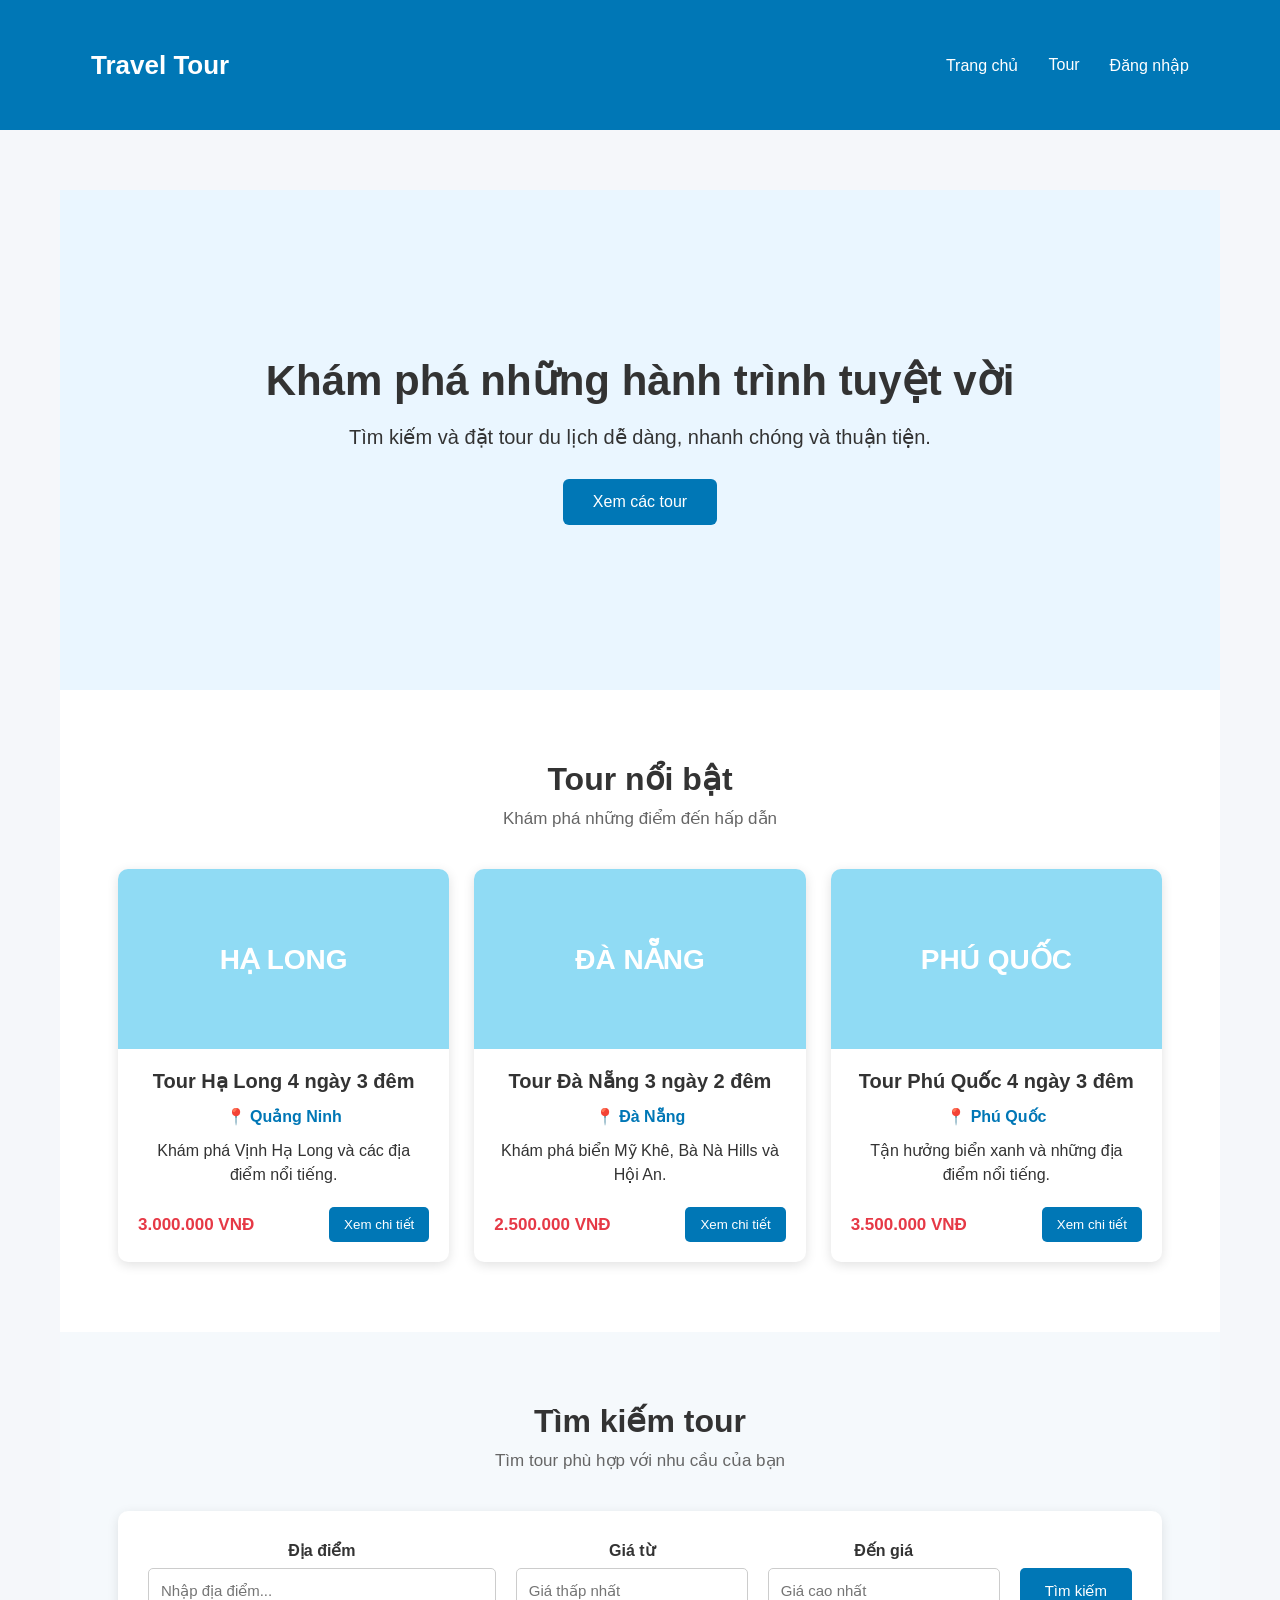
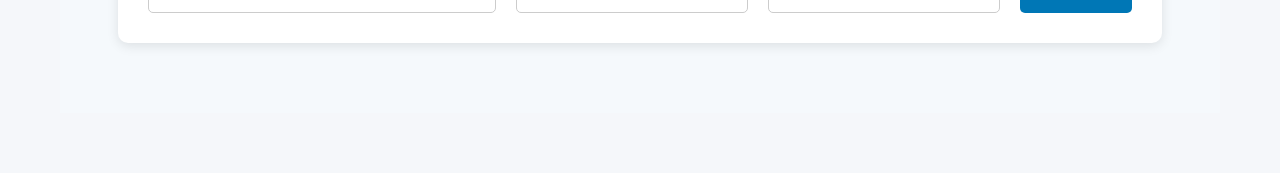
==== index.html @ 33e106ad "Hoàn thành chức năng đặt tour và thanh toán Frontend" ====
<!DOCTYPE html>
<html lang="vi">
<head>
    <meta charset="UTF-8">
    <meta name="viewport" content="width=device-width, initial-scale=1.0">

    <title>Travel Tour</title>

    <link rel="stylesheet" href="css/style.css">
</head>

<body>

    <header class="header">
        <div class="container navbar">

            <div class="logo">
                Travel Tour
            </div>

           <nav class="menu">

    <a href="index.html">
        Trang chủ
    </a>

    <a href="pages/tours.html">
        Tour
    </a>

    <a href="pages/login.html" id="loginLink">
        Đăng nhập
    </a>

    <a href="#" id="logoutLink" style="display: none;">
        Đăng xuất
    </a>

</nav>

        </div>
    </header>

    <main>

        <section class="hero">
            <div class="container hero-content">

                <h1>Khám phá những hành trình tuyệt vời</h1>

                <p>
                    Tìm kiếm và đặt tour du lịch dễ dàng,
                    nhanh chóng và thuận tiện.
                </p>

                <button>Xem các tour</button>

            </div>
        </section>
        <section class="featured-tours">
    <div class="container">

        <div class="section-title">
            <h2>Tour nổi bật</h2>
            <p>Khám phá những điểm đến hấp dẫn</p>
        </div>

        <div class="tour-list">

            <!-- Tour 1 -->
            <div class="tour-card">
                <div class="tour-image">
                    <span>HẠ LONG</span>
                </div>

                <div class="tour-info">
                    <h3>Tour Hạ Long 4 ngày 3 đêm</h3>

                    <p class="destination">
                        📍 Quảng Ninh
                    </p>

                    <p>
                        Khám phá Vịnh Hạ Long và các địa điểm nổi tiếng.
                    </p>

                    <div class="tour-bottom">
                        <strong>3.000.000 VNĐ</strong>
                        <button>Xem chi tiết</button>
                    </div>
                </div>
            </div>

            <!-- Tour 2 -->
            <div class="tour-card">
                <div class="tour-image">
                    <span>ĐÀ NẴNG</span>
                </div>

                <div class="tour-info">
                    <h3>Tour Đà Nẵng 3 ngày 2 đêm</h3>

                    <p class="destination">
                        📍 Đà Nẵng
                    </p>

                    <p>
                        Khám phá biển Mỹ Khê, Bà Nà Hills và Hội An.
                    </p>

                    <div class="tour-bottom">
                        <strong>2.500.000 VNĐ</strong>
                        <button>Xem chi tiết</button>
                    </div>
                </div>
            </div>

            <!-- Tour 3 -->
            <div class="tour-card">
                <div class="tour-image">
                    <span>PHÚ QUỐC</span>
                </div>

                <div class="tour-info">
                    <h3>Tour Phú Quốc 4 ngày 3 đêm</h3>

                    <p class="destination">
                        📍 Phú Quốc
                    </p>

                    <p>
                        Tận hưởng biển xanh và những địa điểm nổi tiếng.
                    </p>

                    <div class="tour-bottom">
                        <strong>3.500.000 VNĐ</strong>
                        <button>Xem chi tiết</button>
                    </div>
                </div>
            </div>

        </div>

    </div>
</section>
<section class="search-section">
    <div class="container">

        <div class="section-title">
            <h2>Tìm kiếm tour</h2>
            <p>Tìm tour phù hợp với nhu cầu của bạn</p>
        </div>

        <div class="search-box">

            <div class="search-field">
                <label for="destination">Địa điểm</label>
                <input
                    type="text"
                    id="destination"
                    placeholder="Nhập địa điểm..."
                >
            </div>

            <div class="search-field">
                <label for="minPrice">Giá từ</label>
                <input
                    type="number"
                    id="minPrice"
                    placeholder="Giá thấp nhất"
                >
            </div>

            <div class="search-field">
                <label for="maxPrice">Đến giá</label>
                <input
                    type="number"
                    id="maxPrice"
                    placeholder="Giá cao nhất"
                >
            </div>

            <button class="search-button">
                Tìm kiếm
            </button>

        </div>

    </div>
</section>

    </main>
<script>

    const token = localStorage.getItem("token");

    const loginLink =
        document.getElementById("loginLink");

    const logoutLink =
        document.getElementById("logoutLink");


    // =========================
    // Kiểm tra trạng thái đăng nhập
    // =========================

    if (token) {

        // Đã đăng nhập
        loginLink.style.display = "none";

        logoutLink.style.display = "inline-block";

    }
    else {

        // Chưa đăng nhập
        loginLink.style.display = "inline-block";

        logoutLink.style.display = "none";

    }


    // =========================
    // Đăng xuất
    // =========================

    logoutLink.addEventListener("click", function (event) {

        event.preventDefault();

        // Xóa JWT
        localStorage.removeItem("token");

        // Xóa thông tin user
        localStorage.removeItem("user");

        // Xóa booking nếu có
        localStorage.removeItem("booking");

        // Về trang chủ
        window.location.href = "index.html";

    });

</script>
</body>
</html>
---- css/style.css ----
* {
    margin: 0;
    padding: 0;
    box-sizing: border-box;
}

body {
    font-family: Arial, sans-serif;
    background-color: #f5f7fa;
    color: #333;
}

header {
    background-color: #0077b6;
    color: white;
    padding: 30px;
    text-align: center;
}

header h1 {
    margin-bottom: 10px;
}

main {
    max-width: 1200px;
    margin: 40px auto;
    padding: 20px;
    text-align: center;
}

.container {
    width: 90%;
    max-width: 1200px;
    margin: 0 auto;
}

/* Header */

.header {
    background-color: #0077b6;
    color: white;
}

.navbar {
    min-height: 70px;
    display: flex;
    align-items: center;
    justify-content: space-between;
}

.logo {
    font-size: 26px;
    font-weight: bold;
}

.menu {
    display: flex;
    gap: 30px;
}

.menu a {
    color: white;
    text-decoration: none;
    font-size: 16px;
}

.menu a:hover {
    text-decoration: underline;
}

/* Hero */

.hero {
    min-height: 500px;
    display: flex;
    align-items: center;
    text-align: center;
    background-color: #eaf6ff;
}

.hero-content {
    padding: 60px 20px;
}

.hero h1 {
    font-size: 42px;
    margin-bottom: 20px;
}

.hero p {
    font-size: 20px;
    margin-bottom: 30px;
}

.hero button {
    padding: 14px 30px;
    border: none;
    border-radius: 6px;
    background-color: #0077b6;
    color: white;
    font-size: 16px;
    cursor: pointer;
}

.hero button:hover {
    background-color: #005f8f;
}

/* Tour nổi bật */

.featured-tours {
    padding: 70px 0;
    background-color: #ffffff;
}

.section-title {
    text-align: center;
    margin-bottom: 40px;
}

.section-title h2 {
    font-size: 32px;
    margin-bottom: 10px;
}

.section-title p {
    color: #666;
    font-size: 17px;
}

.tour-list {
    display: grid;
    grid-template-columns: repeat(3, 1fr);
    gap: 25px;
}

.tour-card {
    background-color: white;
    border-radius: 10px;
    overflow: hidden;
    box-shadow: 0 3px 12px rgba(0, 0, 0, 0.12);
    transition: transform 0.2s;
}

.tour-card:hover {
    transform: translateY(-5px);
}

.tour-image {
    height: 180px;
    background-color: #90dbf4;
    display: flex;
    align-items: center;
    justify-content: center;
}

.tour-image span {
    font-size: 28px;
    font-weight: bold;
    color: white;
}

.tour-info {
    padding: 20px;
}

.tour-info h3 {
    font-size: 20px;
    margin-bottom: 12px;
}

.tour-info p {
    margin-bottom: 10px;
    line-height: 1.5;
}

.destination {
    color: #0077b6;
    font-weight: bold;
}

.tour-bottom {
    margin-top: 20px;
    display: flex;
    align-items: center;
    justify-content: space-between;
}

.tour-bottom strong {
    color: #e63946;
    font-size: 17px;
}

.tour-bottom button {
    border: none;
    padding: 10px 15px;
    border-radius: 5px;
    background-color: #0077b6;
    color: white;
    cursor: pointer;
}

.tour-bottom button:hover {
    background-color: #005f8f;
}

/* Tìm kiếm tour */

.search-section {
    padding: 70px 0;
    background-color: #f5f9fc;
}

.search-box {
    background-color: white;
    padding: 30px;
    border-radius: 10px;
    box-shadow: 0 3px 12px rgba(0, 0, 0, 0.1);

    display: grid;
    grid-template-columns: 1.5fr 1fr 1fr auto;
    gap: 20px;
    align-items: end;
}

.search-field {
    display: flex;
    flex-direction: column;
}

.search-field label {
    margin-bottom: 8px;
    font-weight: bold;
}

.search-field input {
    height: 45px;
    padding: 0 12px;
    border: 1px solid #ccc;
    border-radius: 5px;
    font-size: 15px;
}

.search-field input:focus {
    outline: none;
    border-color: #0077b6;
}

.search-button {
    height: 45px;
    padding: 0 25px;
    border: none;
    border-radius: 5px;
    background-color: #0077b6;
    color: white;
    font-size: 15px;
    cursor: pointer;
}

.search-button:hover {
    background-color: #005f8f;
}
/* Trang danh sách Tour */

.tour-page {
    padding: 70px 0;
    min-height: 600px;
    background-color: #f5f9fc;
}

.tour-page .section-title h1 {
    font-size: 36px;
}
/* Trang chi tiết Tour */

.tour-detail {
    padding: 60px 0;
    background-color: #f5f9fc;
    min-height: 700px;
}

.detail-image {
    height: 300px;
    background-color: #90dbf4;
    border-radius: 10px;
    display: flex;
    align-items: center;
    justify-content: center;
    margin-bottom: 35px;
}

.detail-image span {
    color: white;
    font-size: 42px;
    font-weight: bold;
}

.detail-content {
    display: grid;
    grid-template-columns: 2fr 1fr;
    gap: 35px;
}

.detail-main {
    background-color: white;
    padding: 30px;
    border-radius: 10px;
}

.detail-main h1 {
    font-size: 32px;
    margin-bottom: 15px;
}

.detail-location {
    color: #0077b6;
    font-weight: bold;
}

.tour-meta {
    display: flex;
    gap: 25px;
    margin: 25px 0;
    padding: 15px 0;
    border-top: 1px solid #ddd;
    border-bottom: 1px solid #ddd;
}

.detail-main h2 {
    margin-top: 30px;
    margin-bottom: 15px;
}

.detail-main p {
    line-height: 1.7;
}

.itinerary {
    margin-top: 20px;
}

.day {
    border-left: 4px solid #0077b6;
    padding: 10px 20px;
    margin-bottom: 15px;
    background-color: #f5f9fc;
}

.day h3 {
    margin-bottom: 8px;
}

.booking-card {
    background-color: white;
    padding: 30px;
    border-radius: 10px;
    height: fit-content;
    box-shadow: 0 3px 12px rgba(0, 0, 0, 0.1);
}

.booking-card h2 {
    margin-bottom: 25px;
}

.booking-card p {
    margin-top: 20px;
    margin-bottom: 8px;
    color: #666;
}

.booking-card strong {
    display: block;
    color: #e63946;
    font-size: 25px;
    margin-bottom: 20px;
}

.booking-card span {
    display: block;
    margin-bottom: 25px;
}

.booking-button {
    width: 100%;
    height: 50px;
    border: none;
    border-radius: 6px;
    background-color: #0077b6;
    color: white;
    font-size: 17px;
    font-weight: bold;
    cursor: pointer;
}

.booking-button:hover {
    background-color: #005f8f;
}
/* Trang đặt Tour */

.booking-page {
    padding: 70px 0;
    background-color: #f5f9fc;
    min-height: 700px;
}

.booking-layout {
    display: grid;
    grid-template-columns: 2fr 1fr;
    gap: 30px;
}

.booking-form,
.booking-summary {
    background-color: white;
    padding: 30px;
    border-radius: 10px;
    box-shadow: 0 3px 12px rgba(0, 0, 0, 0.08);
}

.booking-form h2,
.booking-summary h2 {
    margin-bottom: 25px;
}

.form-group {
    margin-bottom: 20px;
}

.form-group label {
    display: block;
    margin-bottom: 8px;
    font-weight: bold;
}

.form-group input {
    width: 100%;
    height: 45px;
    padding: 0 12px;
    border: 1px solid #ccc;
    border-radius: 5px;
    font-size: 15px;
    box-sizing: border-box;
}

.form-group input:focus {
    outline: none;
    border-color: #0077b6;
}

.booking-form .booking-button {
    width: 100%;
    margin-top: 10px;
}

.summary-item {
    margin-bottom: 22px;
}

.summary-item span {
    display: block;
    color: #666;
    margin-bottom: 7px;
}

.summary-item strong {
    display: block;
}

.booking-summary hr {
    border: none;
    border-top: 1px solid #ddd;
    margin: 25px 0;
}

.summary-total {
    display: flex;
    justify-content: space-between;
    align-items: center;
}

.summary-total strong {
    color: #e63946;
    font-size: 22px;
}
/* Trang thanh toán */

.payment-page {
    padding: 70px 0;
    background-color: #f5f9fc;
    min-height: 700px;
}

.payment-layout {
    display: grid;
    grid-template-columns: 2fr 1fr;
    gap: 30px;
}

.payment-method,
.payment-summary {
    background-color: white;
    padding: 30px;
    border-radius: 10px;
    box-shadow: 0 3px 12px rgba(0, 0, 0, 0.08);
}

.payment-method h2,
.payment-summary h2 {
    margin-bottom: 25px;
}

.payment-option {
    display: flex;
    align-items: center;
    gap: 12px;

    padding: 18px;
    margin-bottom: 15px;

    border: 1px solid #ddd;
    border-radius: 6px;

    cursor: pointer;
}

.payment-option:hover {
    border-color: #0077b6;
}

.payment-option input {
    width: 18px;
    height: 18px;
}

.payment-option span {
    font-size: 16px;
}

.bank-info {
    margin-top: 25px;
    padding: 20px;
    background-color: #f5f9fc;
    border-radius: 6px;
}

.bank-info h3 {
    margin-bottom: 15px;
}

.bank-info p {
    margin-bottom: 10px;
}

.payment-summary .summary-item {
    margin-bottom: 22px;
}

.payment-summary .summary-item span {
    display: block;
    color: #666;
    margin-bottom: 7px;
}

.payment-summary .summary-item strong {
    display: block;
}

.payment-summary hr {
    border: none;
    border-top: 1px solid #ddd;
    margin: 25px 0;
}

.payment-summary .summary-total {
    display: flex;
    justify-content: space-between;
    align-items: center;
}

.payment-summary .summary-total strong {
    color: #e63946;
    font-size: 23px;
}

.payment-button {
    width: 100%;
    height: 50px;

    margin-top: 30px;

    border: none;
    border-radius: 6px;

    background-color: #0077b6;
    color: white;

    font-size: 17px;
    font-weight: bold;

    cursor: pointer;
}

.payment-button:hover {
    background-color: #005f8f;
}
/* Trang đăng nhập / đăng ký */

.auth-page {
    min-height: 700px;
    padding: 70px 0;

    background-color: #f5f9fc;

    display: flex;
    justify-content: center;
    align-items: flex-start;
}

.auth-container {
    width: 420px;

    background-color: white;

    padding: 35px;

    border-radius: 10px;

    box-shadow: 0 3px 12px rgba(0, 0, 0, 0.1);
}

.auth-container h1 {
    text-align: center;
    margin-bottom: 10px;
}

.auth-description {
    text-align: center;
    color: #666;
    margin-bottom: 30px;
}

.auth-button {
    width: 100%;
    height: 48px;

    border: none;
    border-radius: 6px;

    background-color: #0077b6;
    color: white;

    font-size: 16px;
    font-weight: bold;

    cursor: pointer;
}

.auth-button:hover {
    background-color: #005f8f;
}

.auth-footer {
    text-align: center;
    margin-top: 25px;
}

.auth-footer a {
    color: #0077b6;
    text-decoration: none;
    font-weight: bold;
}
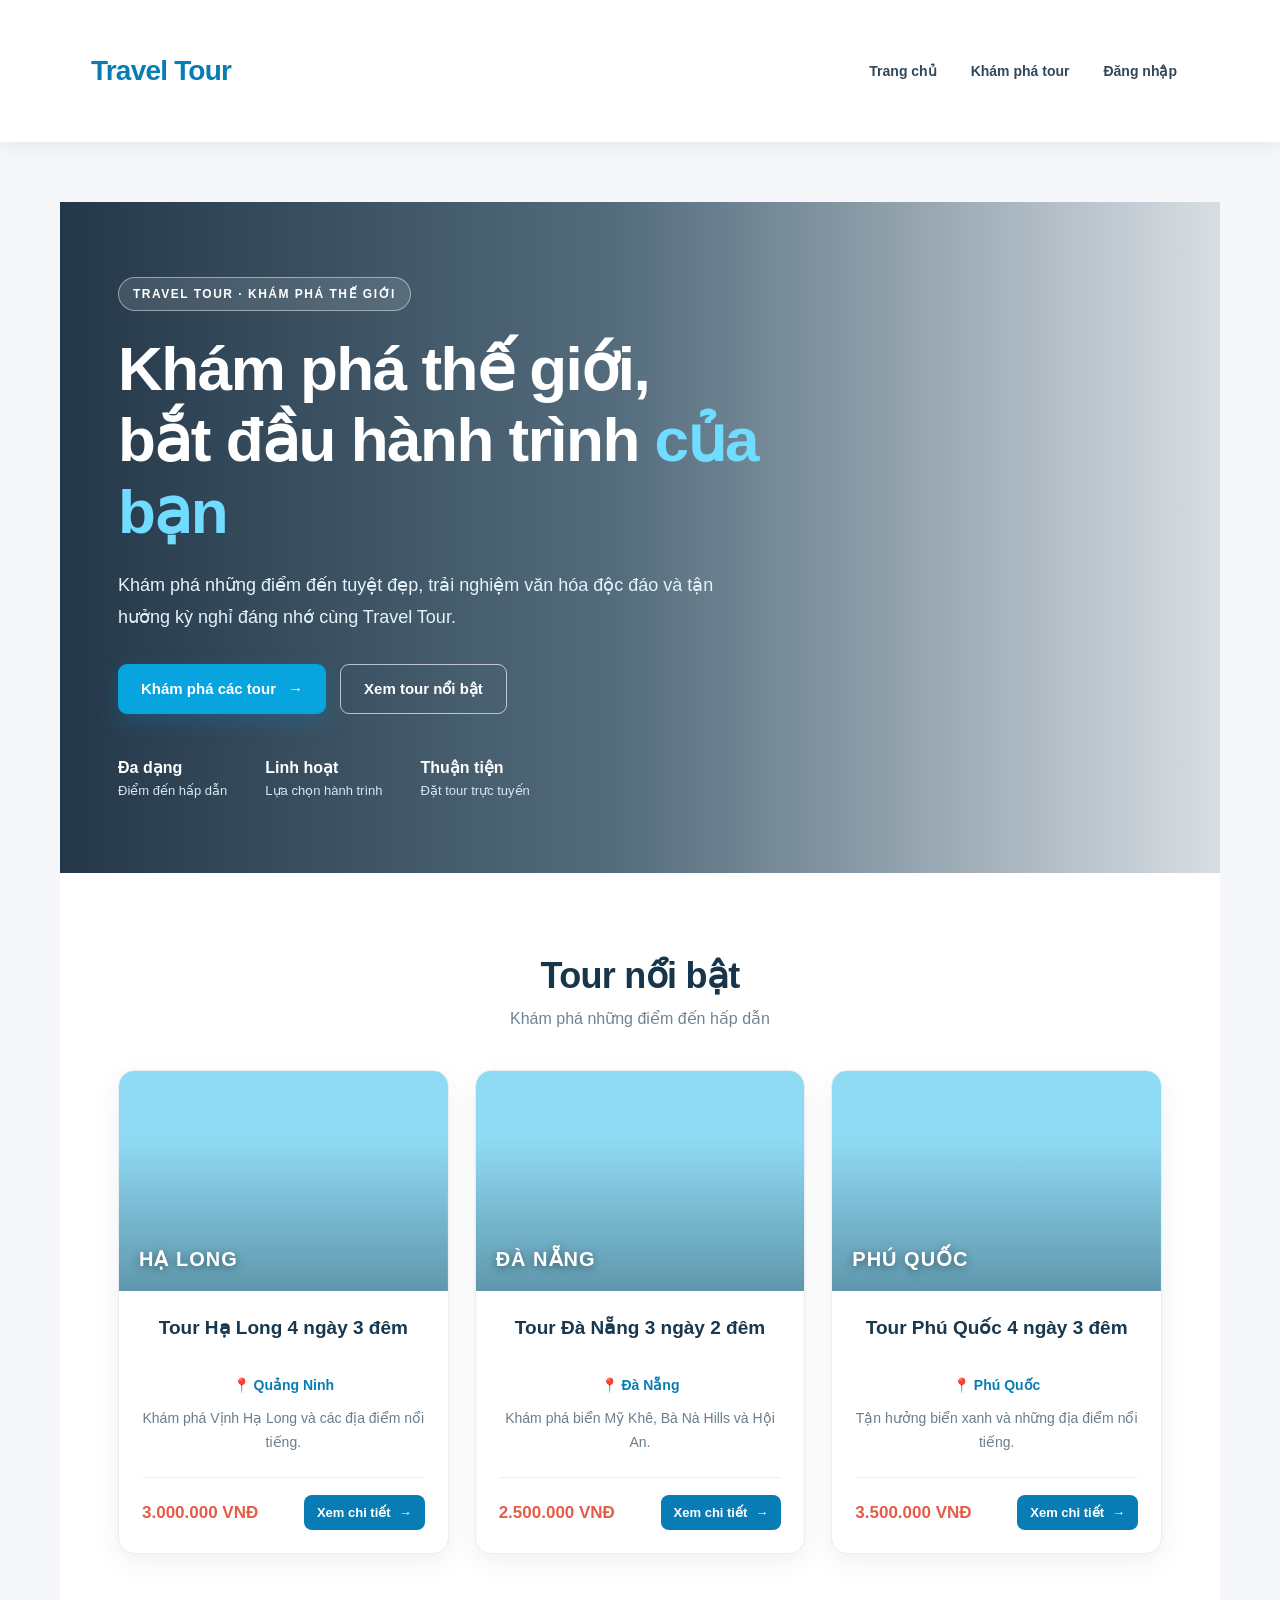
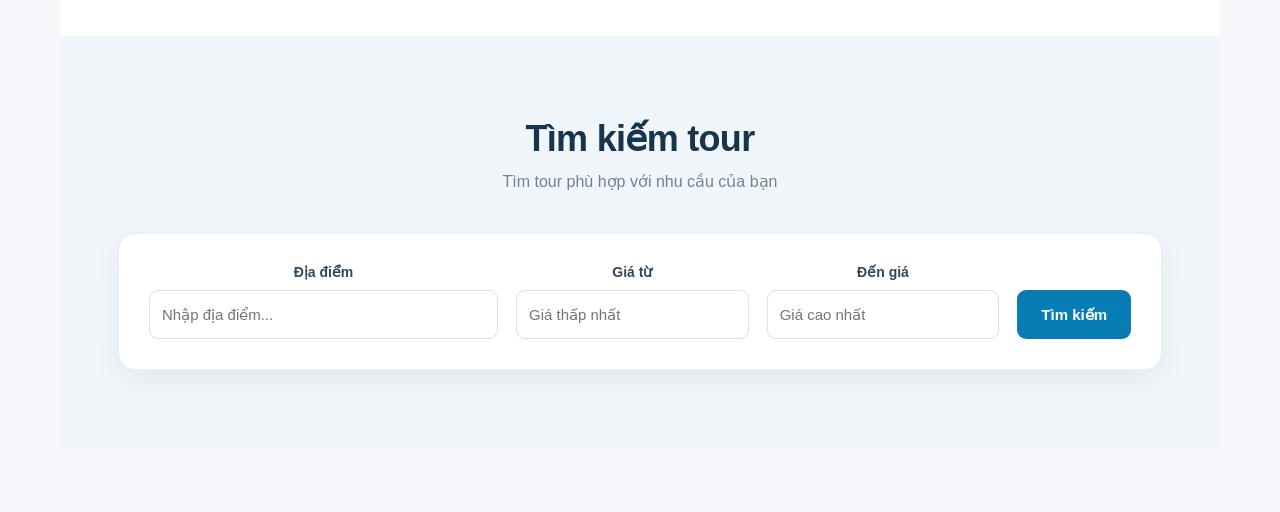
==== commit a229e259: "Tạo lại chức năng cho khách hàng" ====
--- a/index.html
+++ b/index.html
@@ -18,14 +18,60 @@
                 Travel Tour
             </div>
 
-           <nav class="menu">
-
-    <a href="index.html">
-        Trang chủ
-    </a>
-
-    <a href="pages/tours.html">
-        Tour
+         <nav class="menu">
+
+    <a href="index.html">Trang chủ</a>
+
+    <a href="pages/tours.html">Khám phá tour</a>
+
+    <!-- Customer -->
+    <a href="pages/my-bookings.html"
+       id="myBookingsLink"
+       style="display: none;">
+        Đơn đặt tour
+    </a>
+
+    <a href="pages/my-payments.html"
+       id="myPaymentsLink"
+       style="display: none;">
+        Thanh toán
+    </a>
+
+    <a href="pages/my-refunds.html"
+       id="myRefundsLink"
+       style="display: none;">
+        Hủy tour / Hoàn tiền
+    </a>
+
+    <a href="pages/my-reviews.html"
+       id="myReviewsLink"
+       style="display: none;">
+        Đánh giá của tôi
+    </a>
+
+    <a href="pages/profile.html"
+       id="profileLink"
+       style="display: none;">
+        Tài khoản cá nhân
+    </a>
+
+    <a href="pages/support.html"
+       id="supportLink"
+       style="display: none;">
+        Hỗ trợ
+    </a>
+
+    <!-- Admin và Staff -->
+    <a href="pages/admin-bookings.html"
+       id="adminBookingsLink"
+       style="display: none;">
+        Quản lý Booking
+    </a>
+
+    <a href="pages/admin.html"
+       id="dashboardLink"
+       style="display: none;">
+        Dashboard
     </a>
 
     <a href="pages/login.html" id="loginLink">
@@ -44,20 +90,48 @@
     <main>
 
         <section class="hero">
-            <div class="container hero-content">
-
-                <h1>Khám phá những hành trình tuyệt vời</h1>
-
-                <p>
-                    Tìm kiếm và đặt tour du lịch dễ dàng,
-                    nhanh chóng và thuận tiện.
-                </p>
-
-                <button>Xem các tour</button>
-
-            </div>
-        </section>
-        <section class="featured-tours">
+    <div class="container hero-content">
+        <span class="hero-label">TRAVEL TOUR · KHÁM PHÁ THẾ GIỚI</span>
+
+        <h1>
+            Khám phá thế giới,<br>
+            bắt đầu hành trình <span>của bạn</span>
+        </h1>
+
+        <p>
+            Khám phá những điểm đến tuyệt đẹp, trải nghiệm văn hóa độc đáo
+            và tận hưởng kỳ nghỉ đáng nhớ cùng Travel Tour.
+        </p>
+
+        <div class="hero-actions">
+            <a href="pages/tours.html" class="hero-button">
+                Khám phá các tour <span>→</span>
+            </a>
+
+            <a href="#featured-tours" class="hero-secondary">
+                Xem tour nổi bật
+            </a>
+        </div>
+
+        <div class="hero-highlights">
+            <div>
+                <strong>Đa dạng</strong>
+                <span>Điểm đến hấp dẫn</span>
+            </div>
+
+            <div>
+                <strong>Linh hoạt</strong>
+                <span>Lựa chọn hành trình</span>
+            </div>
+
+            <div>
+                <strong>Thuận tiện</strong>
+                <span>Đặt tour trực tuyến</span>
+            </div>
+        </div>
+    </div>
+</section>
+        <section class="featured-tours" id="featured-tours">
     <div class="container">
 
         <div class="section-title">
@@ -86,7 +160,9 @@
 
                     <div class="tour-bottom">
                         <strong>3.000.000 VNĐ</strong>
-                        <button>Xem chi tiết</button>
+                        <a href="pages/tours.html" class="tour-detail-button">
+    Xem chi tiết <span>→</span>
+</a>
                     </div>
                 </div>
             </div>
@@ -110,7 +186,9 @@
 
                     <div class="tour-bottom">
                         <strong>2.500.000 VNĐ</strong>
-                        <button>Xem chi tiết</button>
+                        <a href="pages/tours.html" class="tour-detail-button">
+    Xem chi tiết <span>→</span>
+</a>
                     </div>
                 </div>
             </div>
@@ -134,7 +212,9 @@
 
                     <div class="tour-bottom">
                         <strong>3.500.000 VNĐ</strong>
-                        <button>Xem chi tiết</button>
+                        <a href="pages/tours.html" class="tour-detail-button">
+    Xem chi tiết <span>→</span>
+</a>
                     </div>
                 </div>
             </div>
@@ -191,60 +271,79 @@
 
     </main>
 <script>
-
-    const token = localStorage.getItem("token");
-
-    const loginLink =
-        document.getElementById("loginLink");
-
-    const logoutLink =
-        document.getElementById("logoutLink");
-
-
-    // =========================
-    // Kiểm tra trạng thái đăng nhập
-    // =========================
-
-    if (token) {
-
-        // Đã đăng nhập
+const token = localStorage.getItem("token");
+const userData = localStorage.getItem("user");
+
+const loginLink = document.getElementById("loginLink");
+const logoutLink = document.getElementById("logoutLink");
+
+const customerLinks = [
+    "myBookingsLink",
+    "myPaymentsLink",
+    "myRefundsLink",
+    "myReviewsLink",
+    "profileLink",
+    "supportLink"
+];
+
+const adminBookingsLink =
+    document.getElementById("adminBookingsLink");
+
+const dashboardLink =
+    document.getElementById("dashboardLink");
+
+// Ẩn tất cả chức năng riêng trước khi kiểm tra quyền
+customerLinks.forEach(id => {
+    document.getElementById(id).style.display = "none";
+});
+
+adminBookingsLink.style.display = "none";
+dashboardLink.style.display = "none";
+
+if (token && userData) {
+    try {
+        const user = JSON.parse(userData);
+        const role = user.role;
+
         loginLink.style.display = "none";
-
         logoutLink.style.display = "inline-block";
 
+        if (role === "Customer") {
+            customerLinks.forEach(id => {
+                document.getElementById(id).style.display =
+                    "inline-block";
+            });
+        }
+
+        if (role === "Admin" || role === "Staff") {
+            adminBookingsLink.style.display = "inline-block";
+        }
+
+        if (role === "Admin") {
+            dashboardLink.style.display = "inline-block";
+        }
+
+    } catch (error) {
+        localStorage.removeItem("token");
+        localStorage.removeItem("user");
+        window.location.href = "pages/login.html";
     }
-    else {
-
-        // Chưa đăng nhập
-        loginLink.style.display = "inline-block";
-
-        logoutLink.style.display = "none";
-
-    }
-
-
-    // =========================
-    // Đăng xuất
-    // =========================
-
-    logoutLink.addEventListener("click", function (event) {
-
-        event.preventDefault();
-
-        // Xóa JWT
-        localStorage.removeItem("token");
-
-        // Xóa thông tin user
-        localStorage.removeItem("user");
-
-        // Xóa booking nếu có
-        localStorage.removeItem("booking");
-
-        // Về trang chủ
-        window.location.href = "index.html";
-
-    });
-
+
+} else {
+    loginLink.style.display = "inline-block";
+    logoutLink.style.display = "none";
+}
+
+// Đăng xuất
+logoutLink.addEventListener("click", function (event) {
+    event.preventDefault();
+
+    localStorage.removeItem("token");
+    localStorage.removeItem("user");
+    localStorage.removeItem("booking");
+
+    window.location.href = "pages/login.html";
+});
 </script>
 </body>
 </html>
--- a/css/style.css
+++ b/css/style.css
@@ -668,4 +668,837 @@
     color: #0077b6;
     text-decoration: none;
     font-weight: bold;
+}
+
+/* =========================
+   ĐÁNH GIÁ TOUR
+========================= */
+
+.tour-reviews {
+    margin-top: 30px;
+    padding-top: 24px;
+    border-top: 1px solid #e5e7eb;
+}
+
+.tour-reviews h2 {
+    margin-bottom: 20px;
+    color: #263238;
+    font-size: 24px;
+}
+
+.tour-reviews h3 {
+    margin: 20px 0 14px;
+    color: #263238;
+    font-size: 20px;
+}
+
+.review-item {
+    margin-bottom: 16px;
+    padding: 16px;
+    background: #f8fafc;
+    border: 1px solid #e5e7eb;
+    border-radius: 10px;
+}
+
+.review-stars {
+    margin: 0 0 8px;
+    color: #f59e0b;
+    font-size: 20px;
+    letter-spacing: 2px;
+}
+
+.review-item p {
+    line-height: 1.6;
+    overflow-wrap: anywhere;
+}
+
+.review-item small {
+    color: #64748b;
+}
+
+#reviewForm label {
+    display: block;
+    margin: 14px 0 6px;
+    font-weight: 600;
+}
+
+#reviewRating,
+#reviewComment {
+    width: 100%;
+    padding: 10px 12px;
+    border: 1px solid #cbd5e1;
+    border-radius: 8px;
+    font: inherit;
+}
+
+#reviewComment {
+    resize: vertical;
+    min-height: 100px;
+}
+
+#reviewForm button {
+    margin-top: 14px;
+    padding: 11px 20px;
+    border: none;
+    border-radius: 8px;
+    background: #087db5;
+    color: white;
+    font-weight: 600;
+    cursor: pointer;
+}
+
+#reviewForm button:hover {
+    background: #066694;
+}
+
+#reviewMessage {
+    margin-top: 12px;
+    color: #334155;
+}
+
+/* Bản đồ vị trí tour */
+.tour-map {
+    margin-top: 28px;
+    padding-top: 20px;
+    border-top: 1px solid #e5e7eb;
+}
+
+.tour-map h2 {
+    margin-bottom: 16px;
+    color: #263238;
+    font-size: 22px;
+}
+
+.tour-map iframe {
+    display: block;
+    width: 100%;
+    max-width: 100%;
+    border-radius: 10px;
+    background: #f1f5f9;
+}
+
+.tour-map p {
+    color: #64748b;
+    line-height: 1.6;
+}
+
+/* ========================================
+   TRAVEL TOUR - HOMEPAGE MODERN UI
+======================================== */
+
+html {
+    scroll-behavior: smooth;
+}
+
+body {
+    font-family: "Segoe UI", Arial, sans-serif;
+    color: #183044;
+}
+
+/* Header */
+.header {
+    position: sticky;
+    top: 0;
+    z-index: 1000;
+    background: rgba(255, 255, 255, 0.97);
+    color: #183044;
+    box-shadow: 0 3px 20px rgba(15, 45, 70, 0.08);
+}
+
+.navbar {
+    min-height: 82px;
+    gap: 24px;
+}
+
+.logo {
+    color: #087db5;
+    font-size: 28px;
+    font-weight: 800;
+    letter-spacing: -0.8px;
+    white-space: nowrap;
+}
+
+.menu {
+    align-items: center;
+    justify-content: flex-end;
+    flex-wrap: wrap;
+    gap: 10px;
+}
+
+.menu a {
+    color: #30485b;
+    padding: 10px 12px;
+    border-radius: 8px;
+    font-size: 14px;
+    font-weight: 600;
+    text-decoration: none;
+    transition: background 0.2s, color 0.2s;
+}
+
+.menu a:hover {
+    color: #087db5;
+    background: #eaf6ff;
+    text-decoration: none;
+}
+
+/* Hero */
+.hero {
+    position: relative;
+    min-height: 590px;
+    display: flex;
+    align-items: center;
+    overflow: hidden;
+    text-align: left;
+    color: #ffffff;
+
+    background:
+        linear-gradient(
+            90deg,
+            rgba(7, 29, 48, 0.88) 0%,
+            rgba(7, 42, 65, 0.68) 48%,
+            rgba(7, 42, 65, 0.12) 100%
+        ),
+        url("https://images.unsplash.com/photo-1476514525535-07fb3b4ae5f1?auto=format&fit=crop&w=2000&q=85")
+        center 52% / cover no-repeat;
+}
+
+.hero-content {
+    padding: 75px 0;
+}
+
+.hero-label {
+    display: inline-block;
+    margin-bottom: 22px;
+    padding: 9px 14px;
+    border: 1px solid rgba(255, 255, 255, 0.45);
+    border-radius: 30px;
+    background: rgba(255, 255, 255, 0.12);
+    font-size: 12px;
+    font-weight: 700;
+    letter-spacing: 1.5px;
+}
+
+.hero h1 {
+    max-width: 760px;
+    margin-bottom: 22px;
+    font-size: clamp(36px, 5vw, 62px);
+    font-weight: 800;
+    line-height: 1.15;
+    letter-spacing: -1.5px;
+}
+
+.hero h1 span {
+    color: #70dcff;
+}
+
+.hero p {
+    max-width: 600px;
+    margin-bottom: 30px;
+    color: #e5f2f9;
+    font-size: 18px;
+    line-height: 1.8;
+}
+
+.hero-actions {
+    display: flex;
+    align-items: center;
+    flex-wrap: wrap;
+    gap: 14px;
+}
+
+.hero-button,
+.hero-secondary {
+    display: inline-flex;
+    min-height: 50px;
+    align-items: center;
+    justify-content: center;
+    gap: 12px;
+    padding: 0 23px;
+    border-radius: 9px;
+    font-size: 15px;
+    font-weight: 700;
+    text-decoration: none;
+    transition: transform 0.2s, background 0.2s;
+}
+
+.hero-button {
+    background: #08a4df;
+    color: #ffffff;
+    box-shadow: 0 8px 22px rgba(0, 140, 200, 0.25);
+}
+
+.hero-button:hover {
+    background: #0787bb;
+    transform: translateY(-2px);
+}
+
+.hero-secondary {
+    border: 1px solid rgba(255, 255, 255, 0.65);
+    color: #ffffff;
+}
+
+.hero-secondary:hover {
+    background: rgba(255, 255, 255, 0.15);
+}
+
+.hero-highlights {
+    display: flex;
+    flex-wrap: wrap;
+    gap: 38px;
+    margin-top: 44px;
+}
+
+.hero-highlights div {
+    display: flex;
+    flex-direction: column;
+    gap: 6px;
+}
+
+.hero-highlights strong {
+    color: #ffffff;
+    font-size: 16px;
+}
+
+.hero-highlights span {
+    color: #d7e8f2;
+    font-size: 13px;
+}
+
+/* Section headings */
+.featured-tours,
+.search-section {
+    padding: 82px 0;
+}
+
+.section-title {
+    margin-bottom: 42px;
+}
+
+.section-title h2 {
+    margin-bottom: 12px;
+    color: #17364c;
+    font-size: clamp(27px, 3vw, 36px);
+    font-weight: 800;
+    letter-spacing: -0.7px;
+}
+
+.section-title p {
+    color: #708393;
+    font-size: 16px;
+}
+
+/* Tour cards */
+.tour-list {
+    grid-template-columns: repeat(3, minmax(0, 1fr));
+    gap: 26px;
+}
+
+.tour-card {
+    border: 1px solid #e8eef3;
+    border-radius: 16px;
+    box-shadow: 0 8px 26px rgba(22, 55, 78, 0.07);
+    transition: transform 0.25s, box-shadow 0.25s;
+}
+
+.tour-card:hover {
+    transform: translateY(-7px);
+    box-shadow: 0 18px 36px rgba(22, 55, 78, 0.14);
+}
+
+.tour-image {
+    position: relative;
+    height: 220px;
+    overflow: hidden;
+    background-position: center;
+    background-size: cover;
+}
+
+.tour-card:nth-child(1) .tour-image {
+    background-image:
+        linear-gradient(0deg, rgba(5, 25, 40, 0.35), transparent 70%),
+        url("https://images.unsplash.com/photo-1528127269322-539801943592?auto=format&fit=crop&w=900&q=80");
+}
+
+.tour-card:nth-child(2) .tour-image {
+    background-image:
+        linear-gradient(0deg, rgba(5, 25, 40, 0.35), transparent 70%),
+        url("https://images.unsplash.com/photo-1559592413-7cec4d0cae2b?auto=format&fit=crop&w=900&q=80");
+}
+
+.tour-card:nth-child(3) .tour-image {
+    background-image:
+        linear-gradient(0deg, rgba(5, 25, 40, 0.35), transparent 70%),
+        url("https://images.unsplash.com/photo-1510414842594-a61c69b5ae57?auto=format&fit=crop&w=900&q=80");
+}
+
+.tour-image span {
+    align-self: flex-end;
+    width: 100%;
+    padding: 20px;
+    font-size: 20px;
+    text-align: left;
+    letter-spacing: 1px;
+    text-shadow: 0 2px 8px rgba(0, 0, 0, 0.45);
+}
+
+.tour-info {
+    padding: 23px;
+}
+
+.tour-info h3 {
+    min-height: 48px;
+    margin-bottom: 12px;
+    color: #19384e;
+    font-size: 19px;
+    line-height: 1.45;
+}
+
+.tour-info p {
+    color: #6b7d8b;
+    font-size: 14px;
+    line-height: 1.7;
+}
+
+.tour-info .destination {
+    color: #087db5;
+    font-weight: 700;
+}
+
+.tour-bottom {
+    gap: 12px;
+    flex-wrap: wrap;
+    margin-top: 22px;
+    padding-top: 17px;
+    border-top: 1px solid #edf1f4;
+}
+
+.tour-bottom strong {
+    color: #e35d48;
+    font-size: 17px;
+}
+
+.tour-detail-button {
+    display: inline-flex;
+    align-items: center;
+    gap: 8px;
+    padding: 10px 13px;
+    border-radius: 8px;
+    background: #087db5;
+    color: #ffffff;
+    font-size: 13px;
+    font-weight: 700;
+    text-decoration: none;
+    transition: background 0.2s;
+}
+
+.tour-detail-button:hover {
+    background: #05618c;
+}
+
+/* Search box */
+.search-section {
+    background: #f0f6fa;
+}
+
+.search-box {
+    gap: 18px;
+    padding: 30px;
+    border: 1px solid #e4edf3;
+    border-radius: 16px;
+    box-shadow: 0 10px 30px rgba(22, 55, 78, 0.06);
+}
+
+.search-field label {
+    margin-bottom: 10px;
+    color: #30485b;
+    font-size: 14px;
+}
+
+.search-field input {
+    width: 100%;
+    height: 49px;
+    border: 1px solid #d7e1e9;
+    border-radius: 9px;
+    background: #ffffff;
+    color: #183044;
+    transition: border-color 0.2s, box-shadow 0.2s;
+}
+
+.search-field input:focus {
+    border-color: #078bc3;
+    box-shadow: 0 0 0 3px rgba(8, 139, 195, 0.12);
+}
+
+.search-button {
+    min-height: 49px;
+    padding: 0 24px;
+    border-radius: 9px;
+    background: #087db5;
+    font-weight: 700;
+    transition: background 0.2s, transform 0.2s;
+}
+
+.search-button:hover {
+    background: #05618c;
+    transform: translateY(-1px);
+}
+
+/* Responsive */
+@media (max-width: 900px) {
+    .navbar {
+        padding-top: 15px;
+        padding-bottom: 15px;
+        flex-direction: column;
+        justify-content: center;
+    }
+
+    .menu {
+        justify-content: center;
+        gap: 5px;
+    }
+
+    .tour-list {
+        grid-template-columns: repeat(2, minmax(0, 1fr));
+    }
+
+    .search-box {
+        grid-template-columns: repeat(2, minmax(0, 1fr));
+    }
+
+    .search-button {
+        width: 100%;
+    }
+
+    .hero {
+        min-height: 540px;
+        background-position: center;
+    }
+}
+
+@media (max-width: 600px) {
+    .container {
+        width: 92%;
+    }
+
+    .navbar {
+        gap: 12px;
+    }
+
+    .logo {
+        font-size: 25px;
+    }
+
+    .menu a {
+        padding: 8px;
+        font-size: 13px;
+    }
+
+    .hero {
+        min-height: 560px;
+        background-position: 58% center;
+    }
+
+    .hero-content {
+        padding: 55px 0;
+    }
+
+    .hero h1 {
+        font-size: 37px;
+        letter-spacing: -0.8px;
+    }
+
+    .hero p {
+        font-size: 16px;
+    }
+
+    .hero-highlights {
+        gap: 20px;
+        margin-top: 32px;
+    }
+
+    .hero-highlights div {
+        min-width: 40%;
+    }
+
+    .featured-tours,
+    .search-section {
+        padding: 55px 0;
+    }
+
+    .tour-list,
+    .search-box {
+        grid-template-columns: 1fr;
+    }
+
+    .tour-image {
+        height: 210px;
+    }
+
+    .tour-info h3 {
+        min-height: auto;
+    }
+
+    .search-box {
+        padding: 20px;
+    }
+}
+
+/* ========================================
+   LOGIN PAGE - MODERN AUTHENTICATION
+======================================== */
+
+body.login-page {
+    min-height: 100vh;
+    margin: 0;
+    background:
+        radial-gradient(
+            circle at 15% 15%,
+            rgba(31, 165, 220, 0.18),
+            transparent 35%
+        ),
+        radial-gradient(
+            circle at 85% 85%,
+            rgba(7, 125, 181, 0.16),
+            transparent 35%
+        ),
+        linear-gradient(135deg, #edf7fc 0%, #f8fbfd 55%, #e8f4fa 100%);
+}
+
+.login-main {
+    width: 100%;
+    min-height: 100vh;
+    max-width: none;
+    margin: 0;
+    padding: 35px 20px;
+    display: flex;
+    align-items: center;
+    justify-content: center;
+    text-align: left;
+}
+
+.login-page .auth-page {
+    width: 100%;
+    display: flex;
+    justify-content: center;
+    align-items: center;
+}
+
+.login-page .auth-container {
+    width: 100%;
+    max-width: 440px;
+    margin: 0;
+    padding: 42px 40px;
+    box-sizing: border-box;
+    background: rgba(255, 255, 255, 0.97);
+    border: 1px solid rgba(220, 233, 241, 0.9);
+    border-radius: 22px;
+    box-shadow:
+        0 24px 70px rgba(28, 74, 103, 0.12),
+        0 4px 14px rgba(28, 74, 103, 0.04);
+    text-align: left;
+}
+
+.login-brand {
+    display: flex;
+    align-items: center;
+    justify-content: center;
+    gap: 5px;
+    margin-bottom: 36px;
+    color: #183c53;
+    font-size: 25px;
+    font-weight: 800;
+    letter-spacing: -0.8px;
+    text-decoration: none;
+}
+
+.login-brand > span:last-child {
+    color: #0788bf;
+}
+
+.login-brand-icon {
+    display: inline-flex;
+    align-items: center;
+    justify-content: center;
+    width: 34px;
+    height: 34px;
+    margin-right: 5px;
+    border-radius: 11px;
+    background: linear-gradient(135deg, #08a4df, #087db5);
+    color: white;
+    font-size: 20px;
+}
+
+.login-heading {
+    margin-bottom: 28px;
+    text-align: center;
+}
+
+.login-eyebrow {
+    display: block;
+    margin-bottom: 12px;
+    color: #0788bf;
+    font-size: 11px;
+    font-weight: 800;
+    letter-spacing: 1.5px;
+}
+
+.login-page .auth-container h1 {
+    margin: 0 0 12px;
+    color: #17364c;
+    font-size: 32px;
+    font-weight: 800;
+    letter-spacing: -0.8px;
+}
+
+.login-page .auth-description {
+    margin: 0;
+    color: #718494;
+    font-size: 14px;
+    line-height: 1.7;
+}
+
+.login-page #loginForm {
+    display: flex;
+    flex-direction: column;
+    gap: 21px;
+}
+
+.login-page .form-group {
+    display: flex;
+    flex-direction: column;
+    gap: 9px;
+    margin: 0;
+}
+
+.login-page .form-group label {
+    color: #29485d;
+    font-size: 14px;
+    font-weight: 700;
+}
+
+.login-page .form-group input {
+    width: 100%;
+    height: 51px;
+    padding: 0 15px;
+    box-sizing: border-box;
+    border: 1px solid #dce6ed;
+    border-radius: 10px;
+    outline: none;
+    background: #f9fbfd;
+    color: #183044;
+    font-family: inherit;
+    font-size: 14px;
+    transition:
+        border-color 0.2s,
+        background 0.2s,
+        box-shadow 0.2s;
+}
+
+.login-page .form-group input::placeholder {
+    color: #a0afba;
+}
+
+.login-page .form-group input:focus {
+    border-color: #0788bf;
+    background: #ffffff;
+    box-shadow: 0 0 0 4px rgba(7, 136, 191, 0.11);
+}
+
+.login-page .auth-button {
+    width: 100%;
+    min-height: 52px;
+    display: flex;
+    align-items: center;
+    justify-content: center;
+    gap: 12px;
+    margin-top: 3px;
+    padding: 12px 20px;
+    border: none;
+    border-radius: 10px;
+    background: linear-gradient(135deg, #0a9bd4, #0875ad);
+    box-shadow: 0 8px 18px rgba(8, 125, 181, 0.2);
+    color: #ffffff;
+    font-family: inherit;
+    font-size: 15px;
+    font-weight: 700;
+    cursor: pointer;
+    transition: transform 0.2s, box-shadow 0.2s;
+}
+
+.login-page .auth-button:hover {
+    transform: translateY(-2px);
+    box-shadow: 0 12px 24px rgba(8, 125, 181, 0.27);
+}
+
+.login-page .auth-button:active {
+    transform: translateY(0);
+}
+
+.login-divider {
+    display: flex;
+    align-items: center;
+    gap: 12px;
+    margin: 27px 0 20px;
+    color: #9aabb7;
+    font-size: 10px;
+    font-weight: 700;
+    letter-spacing: 1.5px;
+}
+
+.login-divider span:first-child,
+.login-divider span:last-child {
+    height: 1px;
+    flex: 1;
+    background: #e8eef2;
+}
+
+.login-page .auth-footer {
+    margin: 0;
+    color: #748594;
+    font-size: 13px;
+    text-align: center;
+}
+
+.login-page .auth-footer a {
+    color: #0788bf;
+    font-weight: 700;
+    text-decoration: none;
+}
+
+.login-page .auth-footer a:hover {
+    text-decoration: underline;
+}
+
+.login-back {
+    display: block;
+    margin-top: 24px;
+    color: #758b9a;
+    font-size: 12px;
+    text-align: center;
+    text-decoration: none;
+    transition: color 0.2s;
+}
+
+.login-back:hover {
+    color: #0788bf;
+}
+
+@media (max-width: 480px) {
+    .login-main {
+        padding: 20px 14px;
+    }
+
+    .login-page .auth-container {
+        padding: 32px 24px;
+        border-radius: 18px;
+    }
+
+    .login-brand {
+        margin-bottom: 28px;
+        font-size: 23px;
+    }
+
+    .login-page .auth-container h1 {
+        font-size: 29px;
+    }
 }
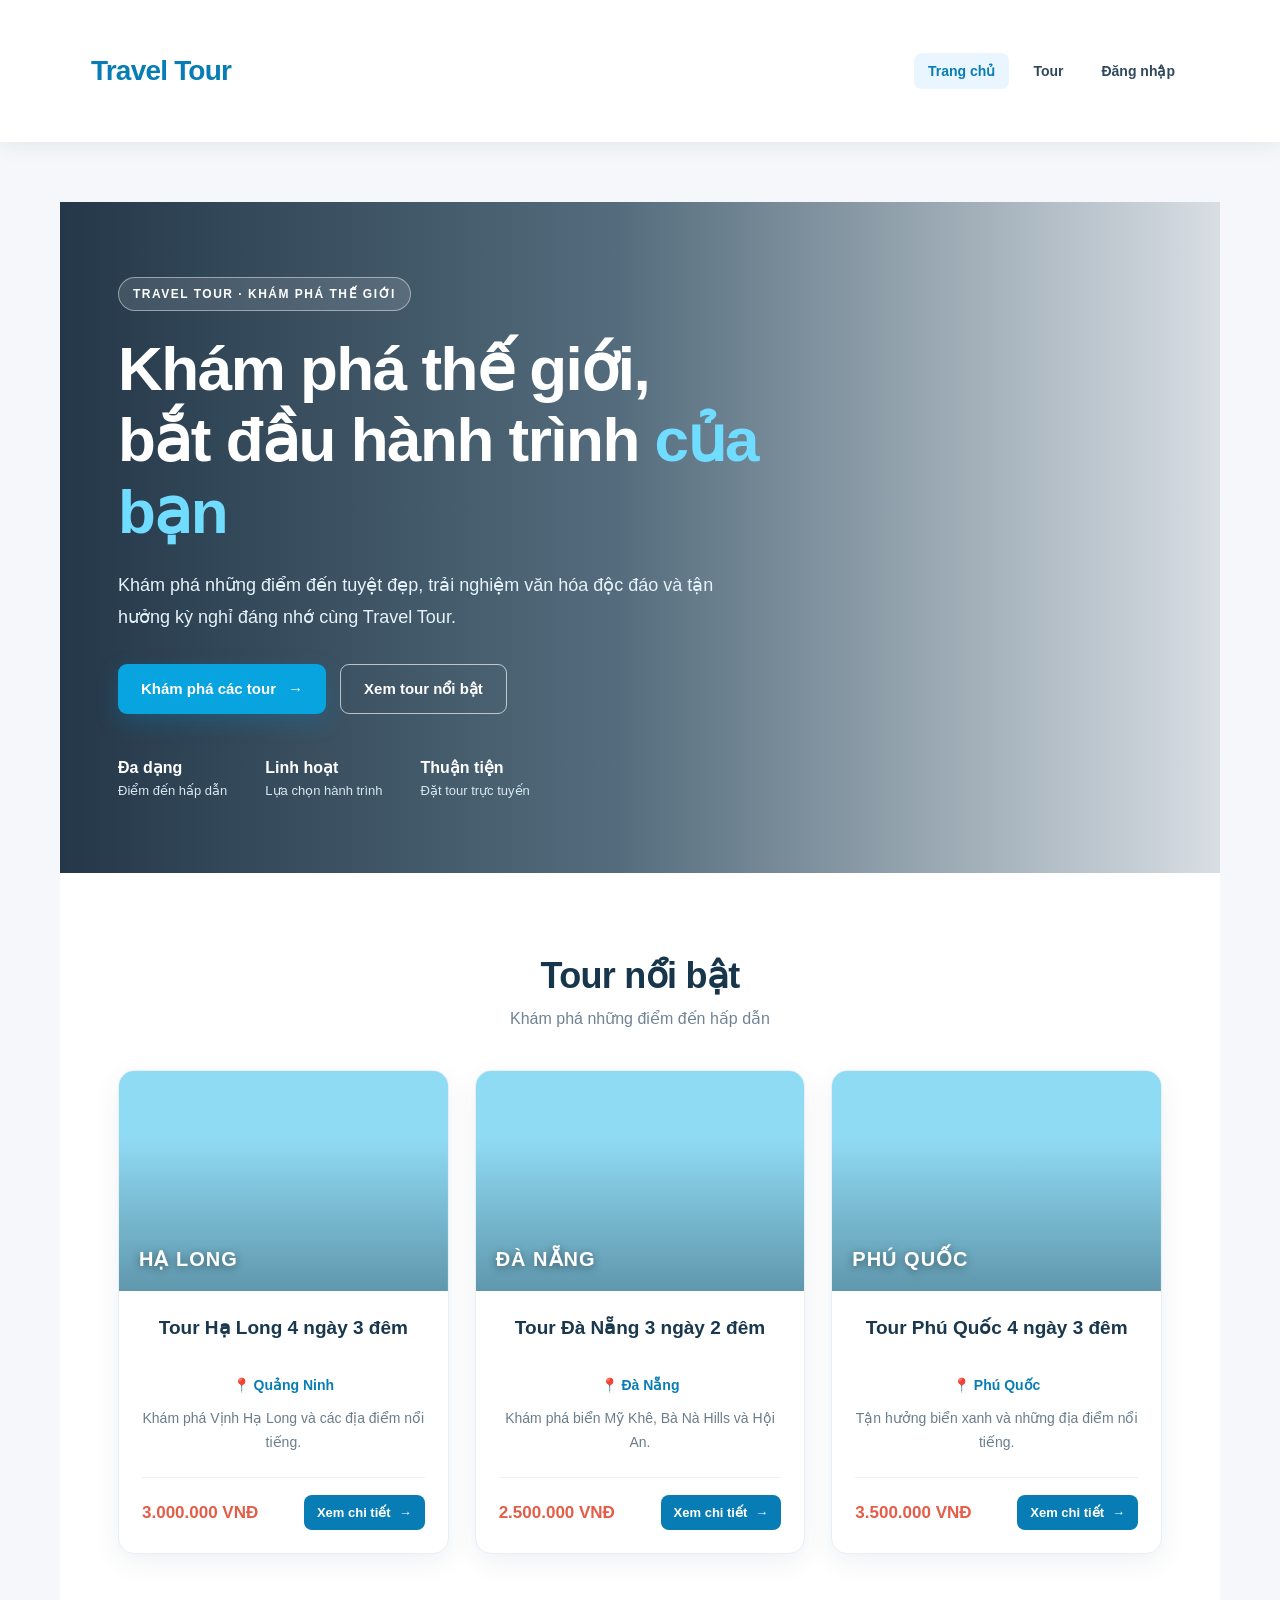
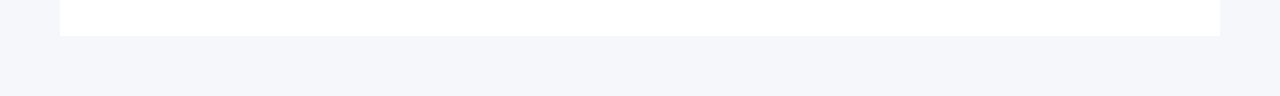
==== commit 88175869: "sửa lỗi chức năng" ====
--- a/index.html
+++ b/index.html
@@ -13,77 +13,13 @@
 
     <header class="header">
         <div class="container navbar">
+            <a href="index.html" class="logo">Travel Tour</a>
 
-            <div class="logo">
-                Travel Tour
-            </div>
-
-         <nav class="menu">
-
-    <a href="index.html">Trang chủ</a>
-
-    <a href="pages/tours.html">Khám phá tour</a>
-
-    <!-- Customer -->
-    <a href="pages/my-bookings.html"
-       id="myBookingsLink"
-       style="display: none;">
-        Đơn đặt tour
-    </a>
-
-    <a href="pages/my-payments.html"
-       id="myPaymentsLink"
-       style="display: none;">
-        Thanh toán
-    </a>
-
-    <a href="pages/my-refunds.html"
-       id="myRefundsLink"
-       style="display: none;">
-        Hủy tour / Hoàn tiền
-    </a>
-
-    <a href="pages/my-reviews.html"
-       id="myReviewsLink"
-       style="display: none;">
-        Đánh giá của tôi
-    </a>
-
-    <a href="pages/profile.html"
-       id="profileLink"
-       style="display: none;">
-        Tài khoản cá nhân
-    </a>
-
-    <a href="pages/support.html"
-       id="supportLink"
-       style="display: none;">
-        Hỗ trợ
-    </a>
-
-    <!-- Admin và Staff -->
-    <a href="pages/admin-bookings.html"
-       id="adminBookingsLink"
-       style="display: none;">
-        Quản lý Booking
-    </a>
-
-    <a href="pages/admin.html"
-       id="dashboardLink"
-       style="display: none;">
-        Dashboard
-    </a>
-
-    <a href="pages/login.html" id="loginLink">
-        Đăng nhập
-    </a>
-
-    <a href="#" id="logoutLink" style="display: none;">
-        Đăng xuất
-    </a>
-
-</nav>
-
+            <nav class="menu">
+                <a href="index.html" data-nav="home">Trang chủ</a>
+                <a href="pages/tours.html" data-nav="tours">Tour</a>
+                <a href="pages/login.html" data-nav="login" id="loginLink">Đăng nhập</a>
+            </nav>
         </div>
     </header>
 
@@ -223,127 +159,7 @@
 
     </div>
 </section>
-<section class="search-section">
-    <div class="container">
-
-        <div class="section-title">
-            <h2>Tìm kiếm tour</h2>
-            <p>Tìm tour phù hợp với nhu cầu của bạn</p>
-        </div>
-
-        <div class="search-box">
-
-            <div class="search-field">
-                <label for="destination">Địa điểm</label>
-                <input
-                    type="text"
-                    id="destination"
-                    placeholder="Nhập địa điểm..."
-                >
-            </div>
-
-            <div class="search-field">
-                <label for="minPrice">Giá từ</label>
-                <input
-                    type="number"
-                    id="minPrice"
-                    placeholder="Giá thấp nhất"
-                >
-            </div>
-
-            <div class="search-field">
-                <label for="maxPrice">Đến giá</label>
-                <input
-                    type="number"
-                    id="maxPrice"
-                    placeholder="Giá cao nhất"
-                >
-            </div>
-
-            <button class="search-button">
-                Tìm kiếm
-            </button>
-
-        </div>
-
-    </div>
-</section>
-
     </main>
-<script>
-const token = localStorage.getItem("token");
-const userData = localStorage.getItem("user");
-
-const loginLink = document.getElementById("loginLink");
-const logoutLink = document.getElementById("logoutLink");
-
-const customerLinks = [
-    "myBookingsLink",
-    "myPaymentsLink",
-    "myRefundsLink",
-    "myReviewsLink",
-    "profileLink",
-    "supportLink"
-];
-
-const adminBookingsLink =
-    document.getElementById("adminBookingsLink");
-
-const dashboardLink =
-    document.getElementById("dashboardLink");
-
-// Ẩn tất cả chức năng riêng trước khi kiểm tra quyền
-customerLinks.forEach(id => {
-    document.getElementById(id).style.display = "none";
-});
-
-adminBookingsLink.style.display = "none";
-dashboardLink.style.display = "none";
-
-if (token && userData) {
-    try {
-        const user = JSON.parse(userData);
-        const role = user.role;
-
-        loginLink.style.display = "none";
-        logoutLink.style.display = "inline-block";
-
-        if (role === "Customer") {
-            customerLinks.forEach(id => {
-                document.getElementById(id).style.display =
-                    "inline-block";
-            });
-        }
-
-        if (role === "Admin" || role === "Staff") {
-            adminBookingsLink.style.display = "inline-block";
-        }
-
-        if (role === "Admin") {
-            dashboardLink.style.display = "inline-block";
-        }
-
-    } catch (error) {
-        localStorage.removeItem("token");
-        localStorage.removeItem("user");
-        window.location.href = "pages/login.html";
-    }
-
-} else {
-    loginLink.style.display = "inline-block";
-    logoutLink.style.display = "none";
-}
-
-// Đăng xuất
-logoutLink.addEventListener("click", function (event) {
-    event.preventDefault();
-
-    localStorage.removeItem("token");
-    localStorage.removeItem("user");
-    localStorage.removeItem("booking");
-
-    window.location.href = "pages/login.html";
-});
-</script>
+<script src="js/navbar.js"></script>
 </body>
 </html>
--- a/css/style.css
+++ b/css/style.css
@@ -816,9 +816,19 @@
     font-weight: 800;
     letter-spacing: -0.8px;
     white-space: nowrap;
+    text-decoration: none;
+    display: inline-block;
+    cursor: pointer;
+    transition: color 0.2s;
+}
+
+.logo:hover {
+    color: #005f8f;
+    text-decoration: none;
 }
 
 .menu {
+    display: flex;
     align-items: center;
     justify-content: flex-end;
     flex-wrap: wrap;
@@ -827,18 +837,39 @@
 
 .menu a {
     color: #30485b;
-    padding: 10px 12px;
+    padding: 10px 14px;
     border-radius: 8px;
     font-size: 14px;
     font-weight: 600;
     text-decoration: none;
     transition: background 0.2s, color 0.2s;
+    display: inline-block;
 }
 
 .menu a:hover {
     color: #087db5;
     background: #eaf6ff;
     text-decoration: none;
+}
+
+.menu a.active {
+    color: #087db5;
+    background: #eaf6ff;
+    font-weight: 700;
+}
+
+.menu .user-badge {
+    display: inline-flex;
+    align-items: center;
+    gap: 6px;
+    padding: 8px 14px;
+    border-radius: 20px;
+    background: #f0f7fc;
+    color: #087db5;
+    font-size: 13px;
+    font-weight: 600;
+    border: 1px solid #cde4f5;
+    white-space: nowrap;
 }
 
 /* Hero */
@@ -1501,4 +1532,948 @@
     .login-page .auth-container h1 {
         font-size: 29px;
     }
+}
+
+/* ========================================
+   TOUR SEARCH & FILTER - MODERN REDESIGN
+   ======================================== */
+.tour-page {
+    padding: 30px 0 80px 0;
+}
+
+.tour-filter-card {
+    background: #ffffff;
+    border-radius: 20px;
+    padding: 28px 32px;
+    box-shadow: 0 10px 35px rgba(15, 45, 70, 0.08);
+    border: 1px solid #e3eef5;
+    margin-bottom: 40px;
+    transition: box-shadow 0.3s;
+}
+
+.tour-filter-card:hover {
+    box-shadow: 0 14px 42px rgba(15, 45, 70, 0.12);
+}
+
+.tour-filter-header {
+    display: flex;
+    justify-content: space-between;
+    align-items: center;
+    flex-wrap: wrap;
+    gap: 15px;
+    padding-bottom: 20px;
+    border-bottom: 1px solid #edf3f8;
+    margin-bottom: 24px;
+}
+
+.filter-badge {
+    display: inline-block;
+    padding: 5px 12px;
+    background: #eaf6ff;
+    color: #087db5;
+    font-size: 13px;
+    font-weight: 700;
+    border-radius: 20px;
+    margin-bottom: 6px;
+    letter-spacing: 0.3px;
+}
+
+.filter-header-left h2 {
+    font-size: 22px;
+    color: #17364c;
+    font-weight: 800;
+    margin: 0;
+}
+
+.filter-stats {
+    font-size: 14px;
+    color: #5d7588;
+    background: #f7fafc;
+    padding: 8px 16px;
+    border-radius: 20px;
+    border: 1px solid #e6eff5;
+}
+
+.filter-stats strong {
+    color: #087db5;
+    font-size: 16px;
+    font-weight: 800;
+}
+
+.filter-grid {
+    display: grid;
+    grid-template-columns: 1.6fr 1fr 1fr 1.1fr;
+    gap: 18px;
+    align-items: flex-end;
+}
+
+.filter-field {
+    display: flex;
+    flex-direction: column;
+    gap: 8px;
+}
+
+.filter-field label {
+    font-size: 13px;
+    font-weight: 700;
+    color: #2c4458;
+    display: flex;
+    align-items: center;
+    gap: 6px;
+}
+
+.field-icon {
+    font-size: 15px;
+}
+
+.filter-field .input-wrapper {
+    position: relative;
+    display: flex;
+    align-items: center;
+}
+
+.filter-field input,
+.filter-field select {
+    width: 100%;
+    height: 48px;
+    padding: 0 16px;
+    border: 1.5px solid #d9e5ee;
+    border-radius: 12px;
+    background: #fbfdfe;
+    font-size: 14px;
+    color: #183044;
+    font-family: inherit;
+    transition: border-color 0.2s, box-shadow 0.2s, background 0.2s;
+    outline: none;
+    box-sizing: border-box;
+}
+
+.filter-field input:focus,
+.filter-field select:focus {
+    border-color: #087db5;
+    background: #ffffff;
+    box-shadow: 0 0 0 3px rgba(8, 125, 181, 0.15);
+}
+
+.filter-field input::placeholder {
+    color: #9cb1c1;
+    font-size: 13.5px;
+}
+
+.btn-clear-input {
+    position: absolute;
+    right: 12px;
+    background: #edf3f8;
+    border: none;
+    color: #6d8597;
+    font-size: 12px;
+    cursor: pointer;
+    width: 24px;
+    height: 24px;
+    border-radius: 50%;
+    display: flex;
+    align-items: center;
+    justify-content: center;
+    line-height: 1;
+    transition: all 0.2s;
+}
+
+.btn-clear-input:hover {
+    background: #e35d48;
+    color: #ffffff;
+}
+
+.filter-footer {
+    display: flex;
+    justify-content: space-between;
+    align-items: center;
+    flex-wrap: wrap;
+    gap: 16px;
+    margin-top: 24px;
+    padding-top: 20px;
+    border-top: 1px solid #edf3f8;
+}
+
+.quick-destinations {
+    display: flex;
+    align-items: center;
+    flex-wrap: wrap;
+    gap: 8px;
+}
+
+.quick-label {
+    font-size: 13px;
+    font-weight: 700;
+    color: #637b8d;
+    margin-right: 4px;
+}
+
+.quick-chip {
+    padding: 6px 14px;
+    border-radius: 20px;
+    background: #f0f6fa;
+    color: #35536b;
+    font-size: 13px;
+    font-weight: 600;
+    border: 1px solid #dce8f0;
+    cursor: pointer;
+    transition: all 0.2s;
+    user-select: none;
+}
+
+.quick-chip:hover {
+    background: #eaf6ff;
+    color: #087db5;
+    border-color: #badcf5;
+    transform: translateY(-1px);
+}
+
+.quick-chip.active {
+    background: #087db5;
+    color: #ffffff;
+    border-color: #087db5;
+    box-shadow: 0 4px 12px rgba(8, 125, 181, 0.25);
+}
+
+.filter-actions {
+    display: flex;
+    align-items: center;
+    gap: 12px;
+}
+
+.btn-reset {
+    height: 48px;
+    padding: 0 20px;
+    border: 1.5px solid #d5e2eb;
+    background: #ffffff;
+    color: #556e82;
+    border-radius: 12px;
+    font-size: 14px;
+    font-weight: 700;
+    cursor: pointer;
+    transition: all 0.2s;
+    display: inline-flex;
+    align-items: center;
+    gap: 6px;
+}
+
+.btn-reset:hover {
+    background: #f5f8fa;
+    color: #17364c;
+    border-color: #b7cbd8;
+}
+
+.btn-search {
+    height: 48px;
+    padding: 0 28px;
+    border: none;
+    background: linear-gradient(135deg, #087db5 0%, #006094 100%);
+    color: #ffffff;
+    border-radius: 12px;
+    font-size: 14px;
+    font-weight: 700;
+    cursor: pointer;
+    transition: all 0.2s;
+    box-shadow: 0 4px 14px rgba(8, 125, 181, 0.28);
+    display: inline-flex;
+    align-items: center;
+    gap: 8px;
+}
+
+.btn-search:hover {
+    transform: translateY(-2px);
+    box-shadow: 0 6px 18px rgba(8, 125, 181, 0.38);
+    background: linear-gradient(135deg, #0988c5 0%, #005382 100%);
+}
+
+.btn-search:active {
+    transform: translateY(0);
+}
+
+/* Empty State */
+.empty-tour-state {
+    grid-column: 1 / -1;
+    background: #ffffff;
+    border-radius: 16px;
+    padding: 60px 20px;
+    text-align: center;
+    border: 1.5px dashed #d5e3ed;
+    margin: 20px 0;
+}
+
+.empty-tour-icon {
+    font-size: 56px;
+    margin-bottom: 16px;
+}
+
+.empty-tour-state h3 {
+    font-size: 20px;
+    color: #1c3b52;
+    margin-bottom: 8px;
+    font-weight: 800;
+}
+
+.empty-tour-state p {
+    font-size: 15px;
+    color: #6e8496;
+    margin-bottom: 22px;
+}
+
+.empty-tour-state .btn-reset {
+    margin: 0 auto;
+}
+
+/* Tour badges on card */
+.tour-badges {
+    position: absolute;
+    top: 14px;
+    left: 14px;
+    right: 14px;
+    display: flex;
+    justify-content: space-between;
+    align-items: center;
+    pointer-events: none;
+    z-index: 2;
+}
+
+.tour-badge-dest {
+    background: rgba(8, 125, 181, 0.9);
+    color: #ffffff;
+    padding: 4px 12px;
+    border-radius: 20px;
+    font-size: 12px;
+    font-weight: 700;
+    backdrop-filter: blur(4px);
+    text-transform: uppercase;
+    letter-spacing: 0.5px;
+}
+
+.tour-badge-duration {
+    background: rgba(0, 0, 0, 0.65);
+    color: #ffffff;
+    padding: 4px 10px;
+    border-radius: 20px;
+    font-size: 12px;
+    font-weight: 600;
+    backdrop-filter: blur(4px);
+}
+
+/* Responsive */
+@media (max-width: 992px) {
+    .filter-grid {
+        grid-template-columns: repeat(2, minmax(0, 1fr));
+    }
+}
+
+@media (max-width: 640px) {
+    .tour-filter-card {
+        padding: 20px;
+    }
+
+    .filter-grid {
+        grid-template-columns: 1fr;
+    }
+
+    .filter-footer {
+        flex-direction: column;
+        align-items: stretch;
+    }
+
+    .filter-actions {
+        width: 100%;
+    }
+
+    .btn-reset,
+    .btn-search {
+        flex: 1;
+        justify-content: center;
+    }
+}
+
+/* Load more button */
+.load-more-container {
+    grid-column: 1 / -1;
+    display: flex;
+    justify-content: center;
+    margin-top: 30px;
+    margin-bottom: 20px;
+}
+
+.btn-load-more {
+    padding: 14px 36px;
+    background: #ffffff;
+    color: #087db5;
+    border: 2px solid #087db5;
+    border-radius: 30px;
+    font-size: 15px;
+    font-weight: 700;
+    cursor: pointer;
+    transition: all 0.25s;
+    box-shadow: 0 4px 15px rgba(8, 125, 181, 0.1);
+}
+
+.btn-load-more:hover {
+    background: #087db5;
+    color: #ffffff;
+    transform: translateY(-2px);
+    box-shadow: 0 8px 25px rgba(8, 125, 181, 0.25);
+}
+
+.btn-load-more span {
+    font-weight: 500;
+    opacity: 0.85;
+    margin-left: 4px;
+}
+
+/* ========================================
+   INVOICE PAGE & PRINTABLE INVOICE SHEET
+   ======================================== */
+
+.invoice-page {
+    padding: 30px 15px 60px;
+    max-width: 960px;
+    margin: 0 auto;
+}
+
+/* Toolbar trên màn hình */
+.invoice-toolbar {
+    display: flex;
+    justify-content: space-between;
+    align-items: center;
+    flex-wrap: wrap;
+    gap: 14px;
+    background: #ffffff;
+    padding: 16px 24px;
+    border-radius: 14px;
+    border: 1px solid #e2e8f0;
+    box-shadow: 0 4px 16px rgba(15, 35, 55, 0.04);
+    margin-bottom: 26px;
+}
+
+.toolbar-left,
+.toolbar-right {
+    display: flex;
+    align-items: center;
+    gap: 12px;
+    flex-wrap: wrap;
+}
+
+.btn-toolbar-link {
+    display: inline-flex;
+    align-items: center;
+    gap: 8px;
+    padding: 10px 18px;
+    border-radius: 9px;
+    background: #f1f5f9;
+    color: #334155;
+    font-size: 14px;
+    font-weight: 600;
+    text-decoration: none;
+    transition: all 0.2s;
+    border: 1px solid #cbd5e1;
+}
+
+.btn-toolbar-link:hover {
+    background: #e2e8f0;
+    color: #0f172a;
+    text-decoration: none;
+}
+
+.btn-print-invoice {
+    display: inline-flex;
+    align-items: center;
+    gap: 9px;
+    padding: 11px 24px;
+    border-radius: 9px;
+    background: linear-gradient(135deg, #087db5, #05618c);
+    color: #ffffff;
+    font-size: 14px;
+    font-weight: 700;
+    border: none;
+    cursor: pointer;
+    box-shadow: 0 4px 14px rgba(8, 125, 181, 0.3);
+    transition: all 0.2s;
+}
+
+.btn-print-invoice:hover {
+    background: linear-gradient(135deg, #076ea0, #044e70);
+    transform: translateY(-1px);
+    box-shadow: 0 6px 18px rgba(8, 125, 181, 0.38);
+}
+
+/* Tờ hóa đơn chuẩn A4 */
+.invoice-sheet {
+    background: #ffffff;
+    border: 1px solid #dce6ed;
+    border-radius: 16px;
+    box-shadow: 0 16px 45px rgba(20, 45, 70, 0.08);
+    padding: 46px 50px;
+    color: #1e293b;
+    position: relative;
+    box-sizing: border-box;
+}
+
+/* Header hóa đơn */
+.invoice-header {
+    display: flex;
+    justify-content: space-between;
+    align-items: flex-start;
+    gap: 28px;
+    padding-bottom: 24px;
+    border-bottom: 2px solid #087db5;
+}
+
+.company-branding {
+    max-width: 480px;
+}
+
+.company-logo {
+    display: flex;
+    align-items: center;
+    gap: 10px;
+    font-size: 28px;
+    font-weight: 800;
+    color: #087db5;
+    letter-spacing: -0.5px;
+    margin-bottom: 6px;
+}
+
+.company-name {
+    font-size: 14px;
+    font-weight: 700;
+    color: #0f172a;
+    text-transform: uppercase;
+    letter-spacing: 0.5px;
+    margin-bottom: 8px;
+}
+
+.company-details {
+    font-size: 13px;
+    color: #64748b;
+    line-height: 1.6;
+}
+
+.company-details p {
+    margin: 2px 0;
+}
+
+.company-details strong {
+    color: #334155;
+}
+
+.invoice-title-block {
+    text-align: right;
+}
+
+.invoice-main-title {
+    font-size: 26px;
+    font-weight: 800;
+    color: #087db5;
+    text-transform: uppercase;
+    letter-spacing: 1px;
+    margin: 0 0 4px;
+}
+
+.invoice-sub-title {
+    font-size: 12px;
+    font-weight: 600;
+    color: #94a3b8;
+    letter-spacing: 1.5px;
+    text-transform: uppercase;
+    margin-bottom: 12px;
+}
+
+.invoice-quick-meta {
+    font-size: 13px;
+    line-height: 1.7;
+    color: #475569;
+}
+
+.invoice-code-highlight {
+    font-size: 16px;
+    font-weight: 800;
+    color: #087db5;
+}
+
+.invoice-status-badge {
+    display: inline-block;
+    margin-top: 6px;
+    padding: 4px 14px;
+    border-radius: 20px;
+    font-size: 12px;
+    font-weight: 700;
+    letter-spacing: 0.5px;
+    text-transform: uppercase;
+}
+
+.status-paid {
+    background: #dcfce7;
+    color: #15803d;
+    border: 1px solid #bbf7d0;
+}
+
+.status-pending {
+    background: #fef9c3;
+    color: #a16207;
+    border: 1px solid #fef08a;
+}
+
+/* Lưới thông tin 2 cột */
+.invoice-info-grid {
+    display: grid;
+    grid-template-columns: 1fr 1fr;
+    gap: 24px;
+    margin: 28px 0;
+}
+
+.invoice-info-card {
+    background: #f8fafc;
+    border: 1px solid #e2e8f0;
+    border-radius: 12px;
+    padding: 20px 22px;
+}
+
+.card-heading {
+    display: flex;
+    align-items: center;
+    gap: 8px;
+    font-size: 14px;
+    font-weight: 800;
+    color: #087db5;
+    text-transform: uppercase;
+    letter-spacing: 0.5px;
+    padding-bottom: 10px;
+    margin-bottom: 12px;
+    border-bottom: 1px solid #e2e8f0;
+}
+
+.info-rows {
+    display: flex;
+    flex-direction: column;
+    gap: 8px;
+    font-size: 13.5px;
+}
+
+.info-row {
+    display: flex;
+    justify-content: space-between;
+    align-items: flex-start;
+    gap: 12px;
+}
+
+.info-label {
+    color: #64748b;
+    font-weight: 500;
+    white-space: nowrap;
+}
+
+.info-value {
+    color: #0f172a;
+    font-weight: 600;
+    text-align: right;
+    word-break: break-word;
+}
+
+/* Bảng chi tiết dịch vụ */
+.invoice-table-section {
+    margin: 26px 0;
+}
+
+.invoice-table-title {
+    font-size: 14px;
+    font-weight: 800;
+    color: #0f172a;
+    text-transform: uppercase;
+    letter-spacing: 0.5px;
+    margin-bottom: 12px;
+}
+
+.invoice-table {
+    width: 100%;
+    border-collapse: collapse;
+    font-size: 13.5px;
+}
+
+.invoice-table th {
+    background: #f1f5f9;
+    color: #334155;
+    font-weight: 700;
+    text-transform: uppercase;
+    font-size: 12px;
+    letter-spacing: 0.5px;
+    padding: 12px 14px;
+    border: 1px solid #cbd5e1;
+    text-align: left;
+}
+
+.invoice-table td {
+    padding: 14px;
+    border: 1px solid #e2e8f0;
+    color: #1e293b;
+    vertical-align: middle;
+}
+
+.invoice-table .col-center {
+    text-align: center;
+}
+
+.invoice-table .col-right {
+    text-align: right;
+}
+
+.tour-title-cell strong {
+    display: block;
+    font-size: 14.5px;
+    color: #087db5;
+    margin-bottom: 3px;
+}
+
+.tour-title-cell span {
+    font-size: 12.5px;
+    color: #64748b;
+}
+
+/* Tổng kết tài chính */
+.invoice-financial-section {
+    display: flex;
+    justify-content: space-between;
+    align-items: flex-start;
+    gap: 24px;
+    margin-top: 18px;
+    padding-top: 16px;
+}
+
+.invoice-words-block {
+    flex: 1;
+    background: #f8fafc;
+    border: 1px dashed #cbd5e1;
+    border-radius: 10px;
+    padding: 16px 18px;
+    font-size: 13.5px;
+    color: #334155;
+}
+
+.invoice-words-block strong {
+    color: #087db5;
+}
+
+.invoice-words-text {
+    display: block;
+    margin-top: 6px;
+    font-style: italic;
+    font-weight: 600;
+    color: #0f172a;
+}
+
+.invoice-calculation {
+    width: 320px;
+}
+
+.calc-row {
+    display: flex;
+    justify-content: space-between;
+    padding: 6px 0;
+    font-size: 13.5px;
+    color: #475569;
+}
+
+.calc-row.total-row {
+    border-top: 2px solid #087db5;
+    margin-top: 8px;
+    padding-top: 10px;
+    font-size: 17px;
+    font-weight: 800;
+    color: #087db5;
+}
+
+.calc-row.total-row span:last-child {
+    font-size: 20px;
+    color: #087db5;
+}
+
+/* Con dấu và Chữ ký */
+.invoice-bottom-section {
+    margin-top: 36px;
+    padding-top: 24px;
+    border-top: 1px dashed #cbd5e1;
+}
+
+.invoice-signatures {
+    display: grid;
+    grid-template-columns: 1fr 1fr;
+    text-align: center;
+    margin-top: 20px;
+    margin-bottom: 40px;
+}
+
+.signature-box h4 {
+    font-size: 14px;
+    font-weight: 700;
+    color: #1e293b;
+    margin: 0 0 4px;
+    text-transform: uppercase;
+}
+
+.signature-box span {
+    font-size: 12px;
+    font-style: italic;
+    color: #64748b;
+    display: block;
+    margin-bottom: 70px;
+}
+
+.signature-name {
+    font-weight: 700;
+    color: #0f172a;
+    font-size: 14px;
+}
+
+/* Con dấu điện tử Stamp */
+.paid-stamp {
+    display: inline-block;
+    padding: 8px 18px;
+    border: 3px double #16a34a;
+    border-radius: 8px;
+    color: #16a34a;
+    font-size: 14px;
+    font-weight: 900;
+    letter-spacing: 1.5px;
+    text-transform: uppercase;
+    transform: rotate(-8deg);
+    margin: 10px auto;
+}
+
+/* Ghi chú chân trang */
+.invoice-footer-notes {
+    border-top: 1px solid #e2e8f0;
+    padding-top: 18px;
+    font-size: 12px;
+    color: #64748b;
+    line-height: 1.6;
+    text-align: center;
+}
+
+.invoice-footer-notes p {
+    margin: 4px 0;
+}
+
+.invoice-footer-notes strong {
+    color: #087db5;
+}
+
+/* Loading & Error States */
+.invoice-loading,
+.invoice-error {
+    text-align: center;
+    padding: 60px 20px;
+    font-size: 16px;
+    color: #64748b;
+}
+
+.invoice-error {
+    color: #dc2626;
+}
+
+/* ========================================
+   PRINT STYLES (@media print)
+   ======================================== */
+@media print {
+    @page {
+        size: A4 portrait;
+        margin: 10mm 12mm;
+    }
+
+    *,
+    *::before,
+    *::after {
+        box-shadow: none !important;
+        text-shadow: none !important;
+        -webkit-print-color-adjust: exact !important;
+        print-color-adjust: exact !important;
+    }
+
+    body {
+        background: #ffffff !important;
+        color: #000000 !important;
+        font-size: 12pt;
+        line-height: 1.4;
+        margin: 0 !important;
+        padding: 0 !important;
+    }
+
+    /* Ẩn toàn bộ thành phần không thuộc hóa đơn */
+    .header,
+    .navbar,
+    .menu,
+    .invoice-toolbar,
+    .no-print,
+    footer {
+        display: none !important;
+    }
+
+    .invoice-page {
+        max-width: 100% !important;
+        width: 100% !important;
+        margin: 0 !important;
+        padding: 0 !important;
+    }
+
+    .invoice-sheet {
+        border: none !important;
+        border-radius: 0 !important;
+        padding: 0 !important;
+        margin: 0 !important;
+        box-shadow: none !important;
+        page-break-inside: avoid;
+    }
+
+    .invoice-table th {
+        background-color: #f1f5f9 !important;
+        color: #000000 !important;
+    }
+
+    .invoice-info-card {
+        background-color: #f8fafc !important;
+        border: 1px solid #cbd5e1 !important;
+    }
+
+    .invoice-signatures {
+        page-break-inside: avoid;
+    }
+}
+
+/* Responsive màn hình nhỏ */
+@media (max-width: 768px) {
+    .invoice-sheet {
+        padding: 24px 20px;
+    }
+
+    .invoice-header {
+        flex-direction: column;
+        align-items: stretch;
+        gap: 16px;
+    }
+
+    .invoice-title-block {
+        text-align: left;
+    }
+
+    .invoice-info-grid {
+        grid-template-columns: 1fr;
+        gap: 16px;
+    }
+
+    .invoice-financial-section {
+        flex-direction: column;
+        align-items: stretch;
+    }
+
+    .invoice-calculation {
+        width: 100%;
+    }
+
+    .invoice-signatures {
+        grid-template-columns: 1fr;
+        gap: 30px;
+    }
 }
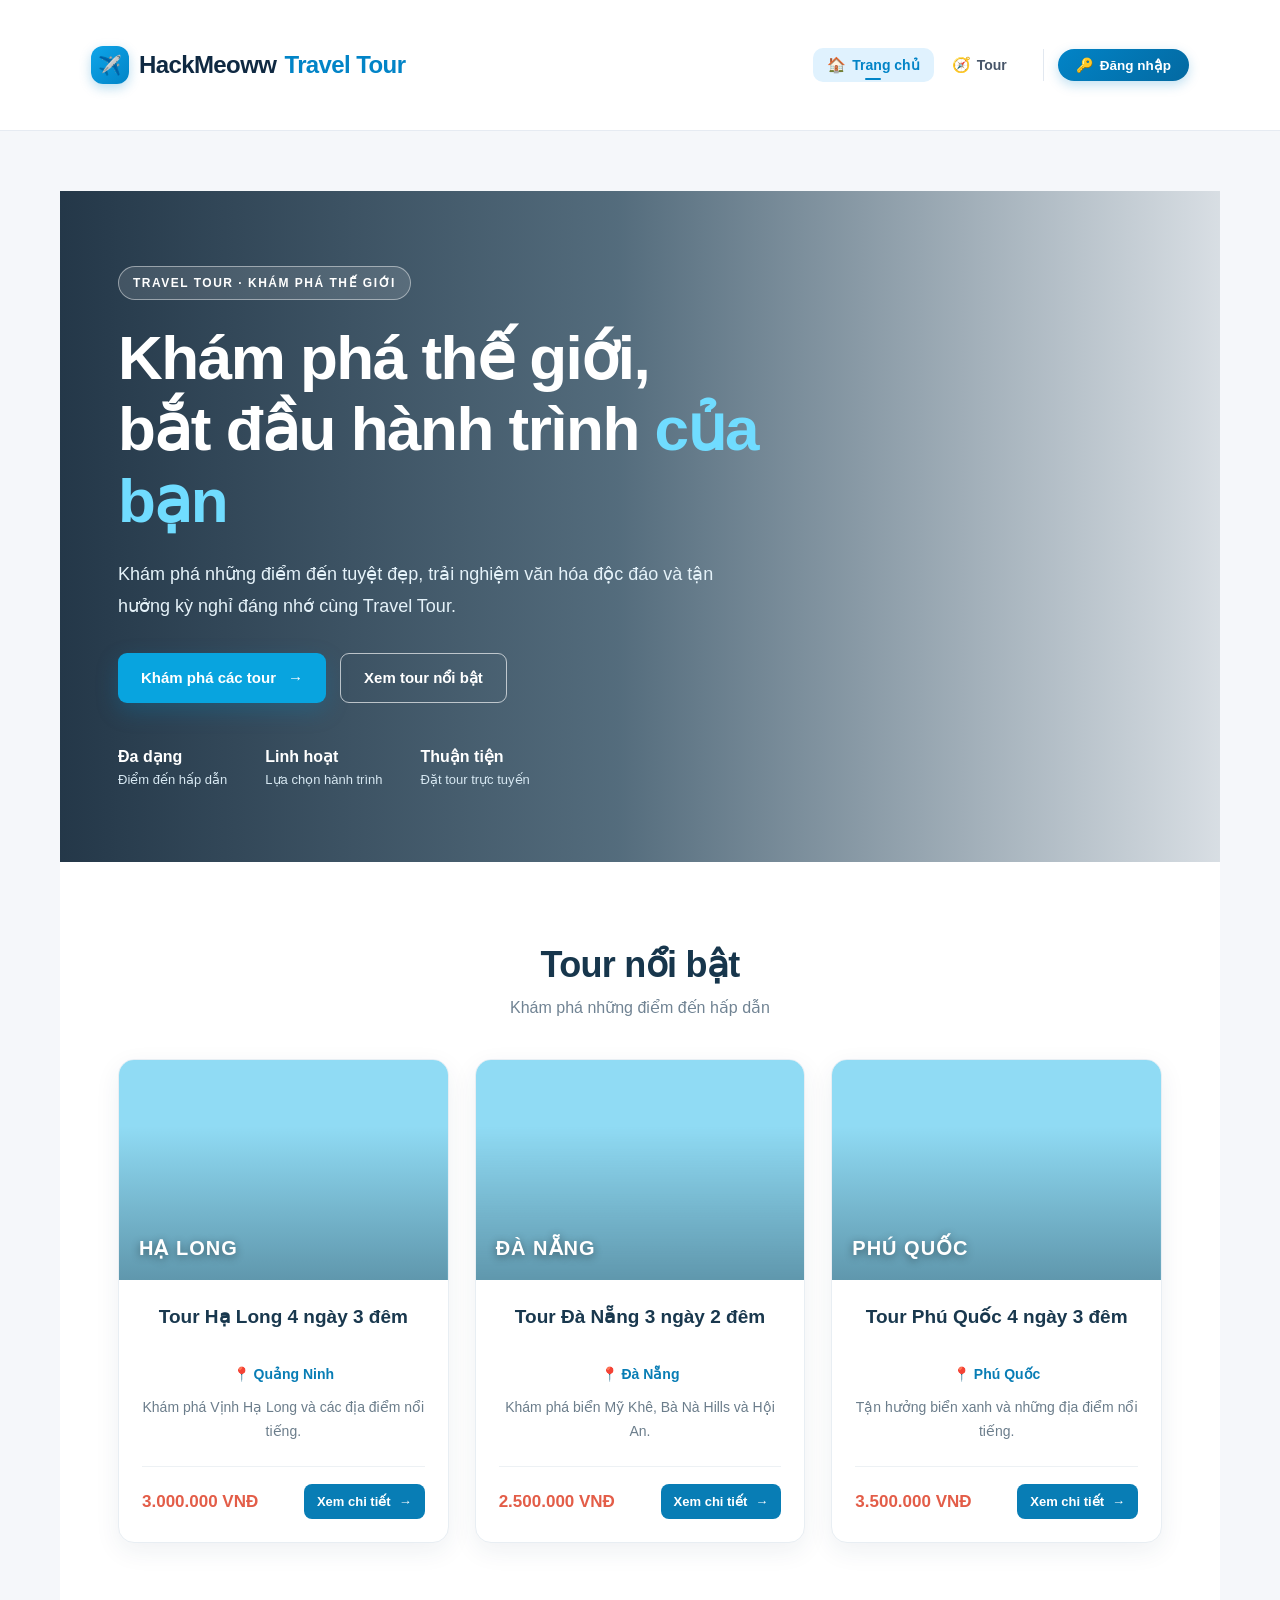
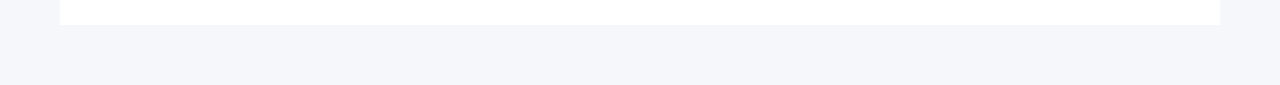
==== commit b12257ee: "Chỉnh mọi thứ" ====
--- a/index.html
+++ b/index.html
@@ -4,7 +4,7 @@
     <meta charset="UTF-8">
     <meta name="viewport" content="width=device-width, initial-scale=1.0">
 
-    <title>Travel Tour</title>
+    <title>HackMeoww - Travel Tour</title>
 
     <link rel="stylesheet" href="css/style.css">
 </head>
@@ -13,7 +13,7 @@
 
     <header class="header">
         <div class="container navbar">
-            <a href="index.html" class="logo">Travel Tour</a>
+            <a href="index.html" class="logo">HackMeoww - Travel Tour</a>
 
             <nav class="menu">
                 <a href="index.html" data-nav="home">Trang chủ</a>
--- a/css/style.css
+++ b/css/style.css
@@ -32,40 +32,6 @@
     width: 90%;
     max-width: 1200px;
     margin: 0 auto;
-}
-
-/* Header */
-
-.header {
-    background-color: #0077b6;
-    color: white;
-}
-
-.navbar {
-    min-height: 70px;
-    display: flex;
-    align-items: center;
-    justify-content: space-between;
-}
-
-.logo {
-    font-size: 26px;
-    font-weight: bold;
-}
-
-.menu {
-    display: flex;
-    gap: 30px;
-}
-
-.menu a {
-    color: white;
-    text-decoration: none;
-    font-size: 16px;
-}
-
-.menu a:hover {
-    text-decoration: underline;
 }
 
 /* Hero */
@@ -795,81 +761,343 @@
     color: #183044;
 }
 
-/* Header */
+/* ====================================================
+   NAVIGATION BAR (Gọn gàng, Sinh động & Hiện đại)
+   ==================================================== */
 .header {
     position: sticky;
     top: 0;
     z-index: 1000;
-    background: rgba(255, 255, 255, 0.97);
-    color: #183044;
-    box-shadow: 0 3px 20px rgba(15, 45, 70, 0.08);
+    background: rgba(255, 255, 255, 0.94);
+    backdrop-filter: blur(14px);
+    -webkit-backdrop-filter: blur(14px);
+    border-bottom: 1px solid rgba(226, 232, 240, 0.85);
+    transition: all 0.3s cubic-bezier(0.4, 0, 0.2, 1);
+}
+
+.header.scrolled {
+    background: rgba(255, 255, 255, 0.98);
+    box-shadow: 0 4px 20px -2px rgba(15, 23, 42, 0.08);
+    border-bottom-color: rgba(203, 213, 225, 0.6);
 }
 
 .navbar {
-    min-height: 82px;
-    gap: 24px;
-}
-
+    display: flex;
+    align-items: center;
+    justify-content: space-between;
+    min-height: 70px;
+    gap: 16px;
+    transition: min-height 0.3s cubic-bezier(0.4, 0, 0.2, 1);
+    position: relative;
+}
+
+.header.scrolled .navbar {
+    min-height: 60px;
+}
+
+/* --- LOGO THƯƠNG HIỆU SINH ĐỘNG --- */
 .logo {
-    color: #087db5;
-    font-size: 28px;
+    display: inline-flex;
+    align-items: center;
+    gap: 10px;
+    text-decoration: none;
+    cursor: pointer;
+    user-select: none;
+}
+
+.nav-logo-icon {
+    display: inline-flex;
+    align-items: center;
+    justify-content: center;
+    width: 38px;
+    height: 38px;
+    border-radius: 12px;
+    background: linear-gradient(135deg, #0ea5e9, #0284c7);
+    color: white;
+    font-size: 19px;
+    box-shadow: 0 4px 12px rgba(2, 132, 199, 0.28);
+    transition: transform 0.35s cubic-bezier(0.34, 1.56, 0.64, 1), box-shadow 0.35s ease;
+}
+
+.logo:hover .nav-logo-icon {
+    transform: translateY(-2px) rotate(-12deg) scale(1.1);
+    box-shadow: 0 6px 16px rgba(2, 132, 199, 0.4);
+}
+
+.nav-logo-text {
+    font-size: 24px;
     font-weight: 800;
-    letter-spacing: -0.8px;
-    white-space: nowrap;
-    text-decoration: none;
-    display: inline-block;
-    cursor: pointer;
-    transition: color 0.2s;
-}
-
-.logo:hover {
-    color: #005f8f;
-    text-decoration: none;
-}
-
+    color: #0f2942;
+    letter-spacing: -0.6px;
+    transition: color 0.2s ease;
+}
+
+.nav-logo-accent {
+    color: #0284c7;
+    margin-left: 2px;
+}
+
+.logo:hover .nav-logo-text {
+    color: #0284c7;
+}
+
+/* --- MENU VÀ NHÓM LIÊN KẾT GỌN GÀNG --- */
 .menu {
     display: flex;
     align-items: center;
     justify-content: flex-end;
-    flex-wrap: wrap;
-    gap: 10px;
-}
-
-.menu a {
-    color: #30485b;
-    padding: 10px 14px;
-    border-radius: 8px;
+    gap: 12px;
+    flex: 1;
+    margin: 0;
+    padding: 0;
+}
+
+.nav-main-links {
+    display: flex;
+    align-items: center;
+    gap: 4px;
+}
+
+.nav-item {
+    display: inline-flex;
+    align-items: center;
+    gap: 6px;
+    padding: 8px 14px;
+    border-radius: 10px;
     font-size: 14px;
     font-weight: 600;
+    color: #475569;
     text-decoration: none;
-    transition: background 0.2s, color 0.2s;
-    display: inline-block;
-}
-
-.menu a:hover {
-    color: #087db5;
-    background: #eaf6ff;
+    transition: all 0.2s cubic-bezier(0.4, 0, 0.2, 1);
+    position: relative;
+    white-space: nowrap;
+}
+
+.nav-item-icon {
+    font-size: 15px;
+    transition: transform 0.2s cubic-bezier(0.34, 1.56, 0.64, 1);
+}
+
+.nav-item:hover {
+    color: #0284c7;
+    background: #f0f9ff;
     text-decoration: none;
 }
 
-.menu a.active {
-    color: #087db5;
-    background: #eaf6ff;
+.nav-item:hover .nav-item-icon {
+    transform: translateY(-2px) scale(1.15);
+}
+
+.nav-item.active {
+    color: #0284c7;
+    background: #e0f2fe;
     font-weight: 700;
 }
 
-.menu .user-badge {
+.nav-item.active::after {
+    content: "";
+    position: absolute;
+    bottom: 2px;
+    left: 50%;
+    transform: translateX(-50%);
+    width: 16px;
+    height: 2.5px;
+    border-radius: 2px;
+    background: #0284c7;
+}
+
+/* --- KHU VỰC TÀI KHOẢN NGƯỜI DÙNG / ĐĂNG NHẬP --- */
+.nav-actions-area {
+    display: flex;
+    align-items: center;
+    margin-left: 10px;
+    padding-left: 14px;
+    border-left: 1.5px solid #e2e8f0;
+}
+
+.nav-user-container {
+    display: flex;
+    align-items: center;
+    gap: 8px;
+}
+
+.nav-user-pill {
     display: inline-flex;
     align-items: center;
-    gap: 6px;
-    padding: 8px 14px;
-    border-radius: 20px;
-    background: #f0f7fc;
-    color: #087db5;
+    gap: 8px;
+    padding: 4px 12px 4px 5px;
+    border-radius: 30px;
+    background: #f8fafc;
+    border: 1px solid #e2e8f0;
+    transition: all 0.2s ease;
+    cursor: default;
+    user-select: none;
+}
+
+.nav-user-pill:hover {
+    border-color: #cbd5e1;
+    background: #f1f5f9;
+}
+
+.nav-user-avatar {
+    width: 28px;
+    height: 28px;
+    border-radius: 50%;
+    background: linear-gradient(135deg, #0ea5e9, #0284c7);
+    color: white;
+    display: inline-flex;
+    align-items: center;
+    justify-content: center;
+    font-size: 13px;
+    font-weight: 800;
+    text-transform: uppercase;
+    box-shadow: 0 2px 6px rgba(2, 132, 199, 0.2);
+}
+
+.nav-user-name {
+    font-size: 13.5px;
+    font-weight: 600;
+    color: #1e293b;
+    max-width: 120px;
+    overflow: hidden;
+    text-overflow: ellipsis;
+    white-space: nowrap;
+}
+
+.nav-role-badge {
+    font-size: 10px;
+    font-weight: 800;
+    padding: 2px 7px;
+    border-radius: 10px;
+    letter-spacing: 0.3px;
+    text-transform: uppercase;
+}
+
+.role-admin {
+    background: #fef3c7;
+    color: #b45309;
+    border: 1px solid #fde68a;
+}
+
+.role-staff {
+    background: #ede9fe;
+    color: #6d28d9;
+    border: 1px solid #ddd6fe;
+}
+
+.role-customer {
+    background: #e0f2fe;
+    color: #0369a1;
+    border: 1px solid #bae6fd;
+}
+
+.nav-btn-logout {
+    display: inline-flex;
+    align-items: center;
+    gap: 5px;
+    padding: 6px 11px;
+    border-radius: 8px;
+    border: 1px solid #e2e8f0;
+    background: #ffffff;
+    color: #64748b;
     font-size: 13px;
     font-weight: 600;
-    border: 1px solid #cde4f5;
+    cursor: pointer;
+    transition: all 0.2s ease;
+    font-family: inherit;
+    text-decoration: none;
+}
+
+.nav-btn-logout:hover {
+    background: #fef2f2;
+    border-color: #fecaca;
+    color: #ef4444;
+    transform: translateY(-1px);
+}
+
+.nav-logout-icon {
+    font-size: 13px;
+    transition: transform 0.2s ease;
+}
+
+.nav-btn-logout:hover .nav-logout-icon {
+    transform: translateX(2px);
+}
+
+.nav-btn-login {
+    display: inline-flex;
+    align-items: center;
+    gap: 7px;
+    padding: 8px 18px;
+    border-radius: 20px;
+    background: linear-gradient(135deg, #0284c7, #0369a1);
+    color: #ffffff !important;
+    font-size: 13.5px;
+    font-weight: 700;
+    text-decoration: none;
+    box-shadow: 0 4px 12px rgba(2, 132, 199, 0.25);
+    transition: all 0.25s ease;
     white-space: nowrap;
+}
+
+.nav-btn-login:hover {
+    transform: translateY(-1.5px);
+    box-shadow: 0 6px 18px rgba(2, 132, 199, 0.35);
+    background: linear-gradient(135deg, #0369a1, #075985);
+    text-decoration: none;
+}
+
+.nav-login-icon {
+    font-size: 14px;
+    transition: transform 0.2s ease;
+}
+
+.nav-btn-login:hover .nav-login-icon {
+    transform: scale(1.15) rotate(10deg);
+}
+
+/* --- NÚT HAMBURGER MOBILE MENU --- */
+.nav-toggle {
+    display: none;
+    width: 40px;
+    height: 40px;
+    border-radius: 10px;
+    border: 1px solid #e2e8f0;
+    background: #ffffff;
+    cursor: pointer;
+    padding: 0;
+    align-items: center;
+    justify-content: center;
+    flex-direction: column;
+    gap: 5px;
+    transition: all 0.2s ease;
+}
+
+.nav-toggle:hover {
+    background: #f8fafc;
+    border-color: #cbd5e1;
+}
+
+.nav-toggle .bar {
+    display: block;
+    width: 20px;
+    height: 2px;
+    background: #334155;
+    border-radius: 2px;
+    transition: all 0.25s ease;
+}
+
+.nav-toggle.active .bar-1 {
+    transform: translateY(7px) rotate(45deg);
+}
+
+.nav-toggle.active .bar-2 {
+    opacity: 0;
+    transform: scaleX(0);
+}
+
+.nav-toggle.active .bar-3 {
+    transform: translateY(-7px) rotate(-45deg);
 }
 
 /* Hero */
@@ -1177,15 +1405,75 @@
 /* Responsive */
 @media (max-width: 900px) {
     .navbar {
-        padding-top: 15px;
-        padding-bottom: 15px;
+        min-height: 64px;
+        position: relative;
+    }
+
+    .nav-toggle {
+        display: flex;
+    }
+
+    .menu {
+        display: none;
+        position: absolute;
+        top: 100%;
+        left: 0;
+        right: 0;
+        background: #ffffff;
+        box-shadow: 0 16px 32px -4px rgba(15, 23, 42, 0.15);
+        padding: 16px 20px 20px;
         flex-direction: column;
+        align-items: stretch;
+        gap: 12px;
+        border-bottom: 1px solid #e2e8f0;
+        animation: navMobileSlideDown 0.25s ease-out;
+        z-index: 999;
+    }
+
+    .navbar.nav-mobile-open .menu {
+        display: flex;
+    }
+
+    .nav-main-links {
+        flex-direction: column;
+        align-items: stretch;
+        gap: 6px;
+    }
+
+    .nav-item {
+        padding: 11px 16px;
+        border-radius: 10px;
+        background: #f8fafc;
+        font-size: 14.5px;
+    }
+
+    .nav-item.active::after {
+        display: none;
+    }
+
+    .nav-actions-area {
+        margin-left: 0;
+        padding-left: 0;
+        padding-top: 14px;
+        border-left: none;
+        border-top: 1px solid #e2e8f0;
+        justify-content: space-between;
+        width: 100%;
+    }
+
+    .nav-user-container {
+        width: 100%;
+        justify-content: space-between;
+    }
+
+    .nav-user-name {
+        max-width: 160px;
+    }
+
+    .nav-btn-login {
+        width: 100%;
         justify-content: center;
-    }
-
-    .menu {
-        justify-content: center;
-        gap: 5px;
+        padding: 11px;
     }
 
     .tour-list {
@@ -1206,22 +1494,30 @@
     }
 }
 
+@keyframes navMobileSlideDown {
+    from {
+        opacity: 0;
+        transform: translateY(-8px);
+    }
+    to {
+        opacity: 1;
+        transform: translateY(0);
+    }
+}
+
 @media (max-width: 600px) {
     .container {
         width: 92%;
     }
 
-    .navbar {
-        gap: 12px;
-    }
-
-    .logo {
-        font-size: 25px;
-    }
-
-    .menu a {
-        padding: 8px;
-        font-size: 13px;
+    .nav-logo-text {
+        font-size: 21px;
+    }
+
+    .nav-logo-icon {
+        width: 34px;
+        height: 34px;
+        font-size: 17px;
     }
 
     .hero {
@@ -2442,6 +2738,1069 @@
     }
 }
 
+/* ====================================================
+   ADMIN DASHBOARD (Giao diện Quản trị Chuyên nghiệp)
+   ==================================================== */
+.admin-dashboard-page {
+    background-color: #f8fafc;
+    min-height: 85vh;
+    padding: 32px 0 60px;
+}
+
+/* Hero Welcome Banner */
+.admin-hero-card {
+    background: linear-gradient(135deg, #075985 0%, #0369a1 45%, #0284c7 100%);
+    color: #ffffff;
+    border-radius: 20px;
+    padding: 32px 36px;
+    box-shadow: 0 12px 30px -5px rgba(2, 132, 199, 0.3);
+    margin-bottom: 28px;
+    display: flex;
+    justify-content: space-between;
+    align-items: center;
+    flex-wrap: wrap;
+    gap: 20px;
+    position: relative;
+    overflow: hidden;
+}
+
+.admin-hero-card::after {
+    content: "";
+    position: absolute;
+    right: -30px;
+    top: -50px;
+    width: 220px;
+    height: 220px;
+    background: radial-gradient(circle, rgba(255, 255, 255, 0.15) 0%, rgba(255, 255, 255, 0) 70%);
+    border-radius: 50%;
+    pointer-events: none;
+}
+
+.admin-hero-left {
+    z-index: 1;
+}
+
+.admin-role-badge-tag {
+    display: inline-flex;
+    align-items: center;
+    gap: 6px;
+    background: rgba(255, 255, 255, 0.2);
+    backdrop-filter: blur(8px);
+    border: 1px solid rgba(255, 255, 255, 0.3);
+    padding: 4px 12px;
+    border-radius: 20px;
+    font-size: 11px;
+    font-weight: 800;
+    letter-spacing: 0.8px;
+    text-transform: uppercase;
+    margin-bottom: 12px;
+}
+
+.admin-hero-left h1 {
+    margin: 0 0 6px 0;
+    font-size: 28px;
+    font-weight: 800;
+    letter-spacing: -0.6px;
+    color: #ffffff;
+}
+
+.admin-hero-left p {
+    margin: 0 0 12px 0;
+    font-size: 14px;
+    color: rgba(255, 255, 255, 0.85);
+}
+
+.admin-live-time {
+    display: inline-flex;
+    align-items: center;
+    gap: 6px;
+    font-size: 12.5px;
+    color: #bae6fd;
+    font-weight: 500;
+}
+
+.admin-hero-actions {
+    display: flex;
+    align-items: center;
+    gap: 12px;
+    z-index: 1;
+    flex-wrap: wrap;
+}
+
+.btn-admin-hero {
+    display: inline-flex;
+    align-items: center;
+    gap: 8px;
+    padding: 10px 18px;
+    border-radius: 10px;
+    font-size: 13.5px;
+    font-weight: 700;
+    text-decoration: none;
+    cursor: pointer;
+    transition: all 0.2s ease;
+    border: none;
+    font-family: inherit;
+}
+
+.btn-admin-hero.btn-primary {
+    background: #ffffff;
+    color: #0369a1;
+    box-shadow: 0 4px 14px rgba(0, 0, 0, 0.12);
+}
+
+.btn-admin-hero.btn-primary:hover {
+    background: #f0f9ff;
+    transform: translateY(-2px);
+    box-shadow: 0 6px 18px rgba(0, 0, 0, 0.18);
+    text-decoration: none;
+}
+
+.btn-admin-hero.btn-ghost {
+    background: rgba(255, 255, 255, 0.15);
+    color: #ffffff;
+    border: 1px solid rgba(255, 255, 255, 0.3);
+    backdrop-filter: blur(6px);
+}
+
+.btn-admin-hero.btn-ghost:hover {
+    background: rgba(255, 255, 255, 0.28);
+    transform: translateY(-2px);
+    text-decoration: none;
+}
+
+/* Stats Cards Grid */
+.admin-stats-grid {
+    display: grid;
+    grid-template-columns: repeat(4, 1fr);
+    gap: 20px;
+    margin-bottom: 28px;
+}
+
+.admin-stat-card {
+    background: #ffffff;
+    border: 1px solid #e2e8f0;
+    border-radius: 16px;
+    padding: 22px 24px;
+    box-shadow: 0 4px 12px rgba(15, 23, 42, 0.03);
+    transition: transform 0.2s ease, box-shadow 0.2s ease, border-color 0.2s ease;
+    display: flex;
+    flex-direction: column;
+    justify-content: space-between;
+}
+
+.admin-stat-card:hover {
+    transform: translateY(-3px);
+    box-shadow: 0 12px 24px -4px rgba(15, 23, 42, 0.08);
+    border-color: #cbd5e1;
+}
+
+.stat-card-header {
+    display: flex;
+    justify-content: space-between;
+    align-items: center;
+    margin-bottom: 14px;
+}
+
+.stat-card-title {
+    font-size: 13.5px;
+    font-weight: 700;
+    color: #64748b;
+    text-transform: uppercase;
+    letter-spacing: 0.5px;
+}
+
+.stat-card-icon {
+    width: 42px;
+    height: 42px;
+    border-radius: 12px;
+    display: flex;
+    align-items: center;
+    justify-content: center;
+    font-size: 20px;
+}
+
+.stat-card-icon.icon-revenue {
+    background: #e0f2fe;
+    color: #0284c7;
+}
+
+.stat-card-icon.icon-bookings {
+    background: #ede9fe;
+    color: #7c3aed;
+}
+
+.stat-card-icon.icon-customers {
+    background: #fef3c7;
+    color: #d97706;
+}
+
+.stat-card-icon.icon-tours {
+    background: #dcfce7;
+    color: #16a34a;
+}
+
+.stat-card-value {
+    font-size: 26px;
+    font-weight: 800;
+    color: #0f172a;
+    line-height: 1.2;
+    margin-bottom: 8px;
+    letter-spacing: -0.5px;
+}
+
+.stat-card-subtext {
+    font-size: 12.5px;
+    color: #64748b;
+    display: flex;
+    align-items: center;
+    gap: 6px;
+}
+
+.stat-card-subtext .highlight {
+    color: #0284c7;
+    font-weight: 700;
+}
+
+/* Distribution / Health Bar Card */
+.admin-card {
+    background: #ffffff;
+    border: 1px solid #e2e8f0;
+    border-radius: 18px;
+    padding: 26px;
+    box-shadow: 0 4px 14px rgba(15, 23, 42, 0.04);
+    margin-bottom: 28px;
+}
+
+.admin-card-header {
+    display: flex;
+    justify-content: space-between;
+    align-items: center;
+    margin-bottom: 20px;
+    flex-wrap: wrap;
+    gap: 12px;
+}
+
+.admin-card-header h2 {
+    font-size: 18px;
+    font-weight: 800;
+    color: #0f172a;
+    margin: 0;
+    display: flex;
+    align-items: center;
+    gap: 8px;
+}
+
+.admin-card-subtitle {
+    font-size: 13px;
+    color: #64748b;
+    margin-top: 4px;
+}
+
+.booking-health-bar {
+    height: 14px;
+    border-radius: 8px;
+    background: #e2e8f0;
+    overflow: hidden;
+    display: flex;
+    margin: 18px 0 16px 0;
+}
+
+.health-segment {
+    height: 100%;
+    transition: width 0.6s ease;
+}
+
+.segment-confirmed {
+    background: #10b981;
+}
+
+.segment-pending {
+    background: #f59e0b;
+}
+
+.segment-cancelled {
+    background: #ef4444;
+}
+
+.booking-health-legend {
+    display: flex;
+    gap: 24px;
+    flex-wrap: wrap;
+}
+
+.health-legend-item {
+    display: flex;
+    align-items: center;
+    gap: 8px;
+    font-size: 13.5px;
+    color: #334155;
+}
+
+.health-dot {
+    width: 12px;
+    height: 12px;
+    border-radius: 50%;
+}
+
+.health-dot.dot-confirmed {
+    background: #10b981;
+}
+
+.health-dot.dot-pending {
+    background: #f59e0b;
+}
+
+.health-dot.dot-cancelled {
+    background: #ef4444;
+}
+
+/* Charts Grid */
+.admin-charts-grid {
+    display: grid;
+    grid-template-columns: 1fr 1fr;
+    gap: 24px;
+    margin-bottom: 28px;
+}
+
+.chart-wrapper {
+    position: relative;
+    height: 280px;
+    width: 100%;
+    display: flex;
+    align-items: center;
+    justify-content: center;
+}
+
+/* Recent Bookings Table */
+.admin-table-container {
+    overflow-x: auto;
+    border-radius: 12px;
+    border: 1px solid #e2e8f0;
+}
+
+.admin-data-table {
+    width: 100%;
+    border-collapse: collapse;
+    font-size: 13.5px;
+    text-align: left;
+}
+
+.admin-data-table th {
+    background: #f8fafc;
+    color: #475569;
+    font-weight: 700;
+    padding: 13px 16px;
+    border-bottom: 1px solid #e2e8f0;
+    white-space: nowrap;
+}
+
+.admin-data-table td {
+    padding: 14px 16px;
+    border-bottom: 1px solid #f1f5f9;
+    color: #1e293b;
+    vertical-align: middle;
+}
+
+.admin-data-table tr:hover {
+    background: #f8fafc;
+}
+
+.customer-cell {
+    display: flex;
+    align-items: center;
+    gap: 10px;
+}
+
+.customer-avatar-mini {
+    width: 32px;
+    height: 32px;
+    border-radius: 50%;
+    background: linear-gradient(135deg, #0ea5e9, #0284c7);
+    color: white;
+    font-weight: 700;
+    font-size: 13px;
+    display: flex;
+    align-items: center;
+    justify-content: center;
+    flex-shrink: 0;
+}
+
+.customer-info-text {
+    display: flex;
+    flex-direction: column;
+}
+
+.customer-info-text strong {
+    color: #0f172a;
+    font-weight: 700;
+}
+
+.customer-info-text small {
+    color: #64748b;
+    font-size: 12px;
+}
+
+.badge-status {
+    display: inline-flex;
+    align-items: center;
+    gap: 5px;
+    padding: 4px 10px;
+    border-radius: 16px;
+    font-size: 12px;
+    font-weight: 700;
+    white-space: nowrap;
+}
+
+.badge-status.status-confirmed {
+    background: #dcfce7;
+    color: #15803d;
+}
+
+.badge-status.status-pending {
+    background: #fef3c7;
+    color: #b45309;
+}
+
+.badge-status.status-cancelled {
+    background: #fee2e2;
+    color: #b91c1c;
+}
+
+.badge-status.status-refunded {
+    background: #ede9fe;
+    color: #6d28d9;
+}
+
+.btn-table-action {
+    display: inline-flex;
+    align-items: center;
+    gap: 5px;
+    padding: 6px 12px;
+    border-radius: 8px;
+    font-size: 12.5px;
+    font-weight: 700;
+    cursor: pointer;
+    border: none;
+    transition: all 0.2s ease;
+    text-decoration: none;
+    font-family: inherit;
+}
+
+.btn-table-action.btn-print {
+    background: #e0f2fe;
+    color: #0369a1;
+}
+
+.btn-table-action.btn-print:hover {
+    background: #0284c7;
+    color: #ffffff;
+}
+
+.btn-table-action.btn-manage {
+    background: #f1f5f9;
+    color: #334155;
+    margin-left: 6px;
+}
+
+.btn-table-action.btn-manage:hover {
+    background: #e2e8f0;
+    color: #0f172a;
+}
+
+/* Top Tours Grid */
+.admin-top-tours-list {
+    display: flex;
+    flex-direction: column;
+    gap: 12px;
+}
+
+.top-tour-item {
+    display: flex;
+    align-items: center;
+    justify-content: space-between;
+    padding: 14px 18px;
+    background: #f8fafc;
+    border: 1px solid #e2e8f0;
+    border-radius: 12px;
+    transition: all 0.2s ease;
+}
+
+.top-tour-item:hover {
+    background: #ffffff;
+    border-color: #0284c7;
+    box-shadow: 0 4px 12px rgba(2, 132, 199, 0.08);
+}
+
+.top-tour-left {
+    display: flex;
+    align-items: center;
+    gap: 14px;
+}
+
+.top-tour-rank {
+    font-size: 20px;
+    width: 32px;
+    text-align: center;
+    font-weight: 800;
+}
+
+.top-tour-title {
+    font-size: 14px;
+    font-weight: 700;
+    color: #0f172a;
+    margin-bottom: 3px;
+}
+
+.top-tour-dest {
+    font-size: 12px;
+    color: #0284c7;
+    font-weight: 600;
+}
+
+.top-tour-right {
+    text-align: right;
+}
+
+.top-tour-revenue {
+    font-size: 14.5px;
+    font-weight: 800;
+    color: #087db5;
+}
+
+.top-tour-count {
+    font-size: 12px;
+    color: #64748b;
+}
+
+/* Access Denied View */
+.admin-denied-container {
+    max-width: 520px;
+    margin: 60px auto;
+    background: #ffffff;
+    border: 1px solid #e2e8f0;
+    border-radius: 20px;
+    padding: 40px 32px;
+    text-align: center;
+    box-shadow: 0 20px 40px -10px rgba(15, 23, 42, 0.1);
+}
+
+.admin-denied-icon {
+    width: 70px;
+    height: 70px;
+    margin: 0 auto 20px;
+    border-radius: 50%;
+    background: #fee2e2;
+    color: #dc2626;
+    display: flex;
+    align-items: center;
+    justify-content: center;
+    font-size: 34px;
+}
+
+.admin-denied-container h2 {
+    font-size: 22px;
+    font-weight: 800;
+    color: #0f172a;
+    margin: 0 0 10px;
+}
+
+.admin-denied-container p {
+    font-size: 14px;
+    color: #64748b;
+    line-height: 1.6;
+    margin: 0 0 24px;
+}
+
+.admin-denied-buttons {
+    display: flex;
+    gap: 12px;
+    justify-content: center;
+    flex-wrap: wrap;
+}
+
+/* Responsive Dashboard */
+@media (max-width: 1024px) {
+    .admin-stats-grid {
+        grid-template-columns: repeat(2, 1fr);
+    }
+
+    .admin-charts-grid {
+        grid-template-columns: 1fr;
+    }
+}
+
+@media (max-width: 640px) {
+    .admin-stats-grid {
+        grid-template-columns: 1fr;
+    }
+
+    .admin-hero-card {
+        padding: 24px 20px;
+    }
+
+    .admin-hero-left h1 {
+        font-size: 22px;
+    }
+
+    .admin-hero-actions {
+        width: 100%;
+        justify-content: stretch;
+    }
+
+    .btn-admin-hero {
+        width: 100%;
+        justify-content: center;
+    }
+}
+
+/* ====================================================
+   BOOKING MANAGEMENT (Quản lý Booking Chuyên nghiệp)
+   ==================================================== */
+.booking-mgmt-page {
+    background-color: #f8fafc;
+    min-height: 85vh;
+    padding: 32px 0 60px;
+}
+
+/* Quick Filter Status Tabs */
+.quick-filter-tabs {
+    display: flex;
+    gap: 10px;
+    margin-bottom: 24px;
+    overflow-x: auto;
+    padding-bottom: 6px;
+}
+
+.filter-tab-btn {
+    display: inline-flex;
+    align-items: center;
+    gap: 8px;
+    padding: 10px 18px;
+    border-radius: 12px;
+    background: #ffffff;
+    border: 1px solid #e2e8f0;
+    color: #475569;
+    font-size: 14px;
+    font-weight: 700;
+    cursor: pointer;
+    transition: all 0.2s ease;
+    white-space: nowrap;
+    box-shadow: 0 2px 6px rgba(15, 23, 42, 0.02);
+}
+
+.filter-tab-btn:hover {
+    background: #f1f5f9;
+    border-color: #cbd5e1;
+    color: #0f172a;
+}
+
+.filter-tab-btn.active {
+    background: #0284c7;
+    border-color: #0284c7;
+    color: #ffffff;
+    box-shadow: 0 4px 12px rgba(2, 132, 199, 0.25);
+}
+
+.filter-tab-btn .tab-count {
+    display: inline-flex;
+    align-items: center;
+    justify-content: center;
+    min-width: 20px;
+    height: 20px;
+    padding: 0 6px;
+    border-radius: 10px;
+    font-size: 11px;
+    font-weight: 800;
+    background: #f1f5f9;
+    color: #334155;
+    transition: all 0.2s;
+}
+
+.filter-tab-btn.active .tab-count {
+    background: rgba(255, 255, 255, 0.25);
+    color: #ffffff;
+}
+
+/* Search and Filter Control Bar */
+.booking-control-bar {
+    background: #ffffff;
+    border: 1px solid #e2e8f0;
+    border-radius: 16px;
+    padding: 18px 24px;
+    margin-bottom: 24px;
+    box-shadow: 0 4px 12px rgba(15, 23, 42, 0.03);
+    display: flex;
+    justify-content: space-between;
+    align-items: center;
+    flex-wrap: wrap;
+    gap: 16px;
+}
+
+.search-input-wrapper {
+    position: relative;
+    flex: 1;
+    min-width: 280px;
+    max-width: 460px;
+}
+
+.search-input-wrapper input {
+    width: 100%;
+    height: 44px;
+    padding: 0 16px 0 42px;
+    border-radius: 10px;
+    border: 1px solid #cbd5e1;
+    background: #f8fafc;
+    font-size: 14px;
+    color: #0f172a;
+    outline: none;
+    transition: all 0.2s ease;
+    box-sizing: border-box;
+}
+
+.search-input-wrapper input:focus {
+    border-color: #0284c7;
+    background: #ffffff;
+    box-shadow: 0 0 0 3px rgba(2, 132, 199, 0.15);
+}
+
+.search-icon-inside {
+    position: absolute;
+    left: 14px;
+    top: 50%;
+    transform: translateY(-50%);
+    color: #94a3b8;
+    font-size: 16px;
+    pointer-events: none;
+}
+
+.filters-group {
+    display: flex;
+    align-items: center;
+    gap: 12px;
+    flex-wrap: wrap;
+}
+
+.booking-select-filter {
+    height: 44px;
+    padding: 0 14px;
+    border-radius: 10px;
+    border: 1px solid #cbd5e1;
+    background: #ffffff;
+    font-size: 13.5px;
+    color: #334155;
+    font-weight: 600;
+    outline: none;
+    cursor: pointer;
+    transition: border-color 0.2s;
+}
+
+.booking-select-filter:focus {
+    border-color: #0284c7;
+}
+
+.btn-reset-filter {
+    height: 44px;
+    padding: 0 16px;
+    border-radius: 10px;
+    border: 1px solid #e2e8f0;
+    background: #f8fafc;
+    color: #64748b;
+    font-size: 13.5px;
+    font-weight: 600;
+    cursor: pointer;
+    transition: all 0.2s;
+    display: inline-flex;
+    align-items: center;
+    gap: 6px;
+}
+
+.btn-reset-filter:hover {
+    background: #f1f5f9;
+    color: #0f172a;
+}
+
+/* Action buttons in Table */
+.btn-action-sm {
+    display: inline-flex;
+    align-items: center;
+    gap: 4px;
+    padding: 6px 10px;
+    border-radius: 7px;
+    font-size: 12px;
+    font-weight: 700;
+    cursor: pointer;
+    border: none;
+    transition: all 0.2s ease;
+    text-decoration: none;
+    white-space: nowrap;
+}
+
+.btn-action-sm.btn-approve {
+    background: #10b981;
+    color: #ffffff;
+}
+
+.btn-action-sm.btn-approve:hover {
+    background: #059669;
+    transform: translateY(-1px);
+}
+
+.btn-action-sm.btn-cancel {
+    background: #fee2e2;
+    color: #b91c1c;
+}
+
+.btn-action-sm.btn-cancel:hover {
+    background: #fecaca;
+    color: #991b1b;
+}
+
+.btn-action-sm.btn-refund {
+    background: #f59e0b;
+    color: #ffffff;
+}
+
+.btn-action-sm.btn-refund:hover {
+    background: #d97706;
+}
+
+.btn-action-sm.btn-detail {
+    background: #f1f5f9;
+    color: #334155;
+}
+
+.btn-action-sm.btn-detail:hover {
+    background: #e2e8f0;
+    color: #0f172a;
+}
+
+/* Detail Modal Styles */
+.booking-modal-overlay {
+    position: fixed;
+    top: 0;
+    left: 0;
+    width: 100vw;
+    height: 100vh;
+    background: rgba(15, 23, 42, 0.72);
+    backdrop-filter: blur(5px);
+    z-index: 99999;
+    display: flex;
+    justify-content: center;
+    align-items: center;
+    padding: 20px;
+    box-sizing: border-box;
+    animation: invoiceModalFadeIn 0.25s ease-out;
+}
+
+.booking-modal-card {
+    background: #ffffff;
+    width: 100%;
+    max-width: 650px;
+    border-radius: 18px;
+    box-shadow: 0 25px 50px -12px rgba(0, 0, 0, 0.3);
+    overflow: hidden;
+    max-height: 90vh;
+    display: flex;
+    flex-direction: column;
+}
+
+.booking-modal-header {
+    display: flex;
+    justify-content: space-between;
+    align-items: center;
+    padding: 18px 24px;
+    background: #f8fafc;
+    border-bottom: 1px solid #e2e8f0;
+}
+
+.booking-modal-header h3 {
+    margin: 0;
+    font-size: 18px;
+    font-weight: 800;
+    color: #0f172a;
+    display: flex;
+    align-items: center;
+    gap: 8px;
+}
+
+.booking-modal-body {
+    padding: 24px;
+    overflow-y: auto;
+}
+
+.booking-modal-footer {
+    display: flex;
+    justify-content: flex-end;
+    align-items: center;
+    gap: 12px;
+    padding: 16px 24px;
+    background: #f8fafc;
+    border-top: 1px solid #e2e8f0;
+}
+
+/* ========================================
+   INVOICE MODAL POPUP (Không mở website mới)
+   ======================================== */
+body.invoice-modal-open {
+    overflow: hidden !important;
+}
+
+.invoice-modal-overlay {
+    position: fixed;
+    top: 0;
+    left: 0;
+    width: 100vw;
+    height: 100vh;
+    background: rgba(15, 23, 42, 0.72);
+    backdrop-filter: blur(5px);
+    -webkit-backdrop-filter: blur(5px);
+    z-index: 999999;
+    display: flex;
+    justify-content: center;
+    align-items: flex-start;
+    overflow-y: auto;
+    padding: 30px 16px;
+    box-sizing: border-box;
+    animation: invoiceModalFadeIn 0.25s ease-out;
+}
+
+@keyframes invoiceModalFadeIn {
+    from {
+        opacity: 0;
+        transform: translateY(-8px);
+    }
+    to {
+        opacity: 1;
+        transform: translateY(0);
+    }
+}
+
+.invoice-modal-container {
+    background: #ffffff;
+    width: 100%;
+    max-width: 900px;
+    border-radius: 16px;
+    box-shadow: 0 25px 50px -12px rgba(0, 0, 0, 0.35);
+    overflow: hidden;
+    margin: auto;
+    display: flex;
+    flex-direction: column;
+}
+
+.invoice-modal-toolbar {
+    display: flex;
+    justify-content: space-between;
+    align-items: center;
+    background: #ffffff;
+    padding: 16px 24px;
+    border-bottom: 1px solid #e2e8f0;
+    position: sticky;
+    top: 0;
+    z-index: 10;
+}
+
+.invoice-modal-title {
+    display: flex;
+    align-items: center;
+    gap: 10px;
+}
+
+.invoice-modal-badge {
+    background: #e0f2fe;
+    color: #0369a1;
+    font-size: 11px;
+    font-weight: 800;
+    letter-spacing: 0.5px;
+    padding: 4px 10px;
+    border-radius: 20px;
+    text-transform: uppercase;
+}
+
+.invoice-modal-code {
+    font-size: 16px;
+    font-weight: 800;
+    color: #0f172a;
+}
+
+.invoice-modal-actions {
+    display: flex;
+    align-items: center;
+    gap: 10px;
+}
+
+.btn-invoice-action {
+    display: inline-flex;
+    align-items: center;
+    justify-content: center;
+    gap: 8px;
+    padding: 9px 18px;
+    border-radius: 9px;
+    font-size: 14px;
+    font-weight: 700;
+    cursor: pointer;
+    transition: all 0.2s ease;
+    border: none;
+    font-family: inherit;
+}
+
+.btn-invoice-print {
+    background: linear-gradient(135deg, #0284c7, #0369a1);
+    color: #ffffff;
+    box-shadow: 0 2px 6px rgba(2, 132, 199, 0.3);
+}
+
+.btn-invoice-print:hover:not(:disabled) {
+    background: linear-gradient(135deg, #0369a1, #075985);
+    transform: translateY(-1px);
+    box-shadow: 0 4px 12px rgba(2, 132, 199, 0.4);
+}
+
+.btn-invoice-print:disabled {
+    opacity: 0.6;
+    cursor: not-allowed;
+}
+
+.btn-invoice-close {
+    background: #f1f5f9;
+    color: #475569;
+    border: 1px solid #cbd5e1;
+}
+
+.btn-invoice-close:hover {
+    background: #e2e8f0;
+    color: #0f172a;
+}
+
+.invoice-modal-body {
+    padding: 0;
+    background: #f8fafc;
+    overflow-y: auto;
+}
+
+.invoice-modal-body .invoice-sheet {
+    box-shadow: none;
+    border-radius: 0;
+    margin: 0;
+    border: none;
+}
+
+/* Spinner loading */
+.invoice-spinner {
+    width: 38px;
+    height: 38px;
+    border: 3px solid #e2e8f0;
+    border-top-color: #0284c7;
+    border-radius: 50%;
+    animation: invoiceSpin 0.8s linear infinite;
+    margin: 0 auto 12px;
+}
+
+@keyframes invoiceSpin {
+    to {
+        transform: rotate(360deg);
+    }
+}
+
 /* Responsive màn hình nhỏ */
 @media (max-width: 768px) {
     .invoice-sheet {
@@ -2476,4 +3835,1517 @@
         grid-template-columns: 1fr;
         gap: 30px;
     }
+}
+
+/* ==========================================================================
+   ADMIN TOUR MANAGEMENT STYLES (Thêm, Sửa, Xóa Tour)
+   ========================================================================== */
+.tour-mgmt-page {
+    background: #f8fafc;
+    min-height: calc(100vh - 70px);
+    padding: 30px 0 60px;
+}
+
+.tour-stats-grid {
+    display: grid;
+    grid-template-columns: repeat(auto-fit, minmax(220px, 1fr));
+    gap: 16px;
+    margin-bottom: 24px;
+}
+
+.tour-stat-card {
+    background: #ffffff;
+    border: 1px solid #e2e8f0;
+    border-radius: 14px;
+    padding: 18px 20px;
+    box-shadow: 0 4px 6px -1px rgba(0, 0, 0, 0.04);
+    display: flex;
+    align-items: center;
+    gap: 16px;
+    transition: transform 0.2s ease, box-shadow 0.2s ease;
+}
+
+.tour-stat-card:hover {
+    transform: translateY(-2px);
+    box-shadow: 0 10px 15px -3px rgba(0, 0, 0, 0.07);
+}
+
+.tour-stat-icon {
+    width: 48px;
+    height: 48px;
+    border-radius: 12px;
+    display: flex;
+    align-items: center;
+    justify-content: center;
+    font-size: 22px;
+    flex-shrink: 0;
+}
+
+.tour-stat-info {
+    flex-grow: 1;
+}
+
+.tour-stat-title {
+    font-size: 12.5px;
+    font-weight: 600;
+    color: #64748b;
+    margin-bottom: 4px;
+    text-transform: uppercase;
+    letter-spacing: 0.4px;
+}
+
+.tour-stat-val {
+    font-size: 22px;
+    font-weight: 800;
+    color: #0f172a;
+    line-height: 1.2;
+}
+
+/* Modal Form Thêm/Sửa Tour */
+.tour-modal-card {
+    background: #ffffff;
+    width: 100%;
+    max-width: 780px;
+    border-radius: 20px;
+    box-shadow: 0 25px 60px -15px rgba(0, 0, 0, 0.4);
+    overflow: hidden;
+    max-height: 90vh;
+    display: flex;
+    flex-direction: column;
+    animation: invoiceModalFadeIn 0.22s ease-out;
+}
+
+.tour-modal-card form {
+    display: flex;
+    flex-direction: column;
+    flex: 1;
+    min-height: 0;
+    overflow: hidden;
+    margin: 0;
+}
+
+.tour-form-body {
+    padding: 24px;
+    overflow-y: auto;
+    flex: 1;
+    min-height: 0;
+}
+
+.tour-form-body::-webkit-scrollbar {
+    width: 6px;
+}
+
+.tour-form-body::-webkit-scrollbar-track {
+    background: #f1f5f9;
+}
+
+.tour-form-body::-webkit-scrollbar-thumb {
+    background: #cbd5e1;
+    border-radius: 4px;
+}
+
+.tour-form-body::-webkit-scrollbar-thumb:hover {
+    background: #94a3b8;
+}
+
+.tour-modal-card .booking-modal-footer {
+    flex-shrink: 0;
+    display: flex;
+    justify-content: flex-end;
+    align-items: center;
+    gap: 12px;
+    padding: 16px 24px;
+    background: #f8fafc;
+    border-top: 1px solid #e2e8f0;
+}
+
+.tour-form-grid {
+    display: grid;
+    grid-template-columns: 1fr 1fr;
+    gap: 18px;
+}
+
+.tour-form-grid.full-col {
+    grid-template-columns: 1fr;
+}
+
+.form-group {
+    display: flex;
+    flex-direction: column;
+    gap: 6px;
+}
+
+.form-group label {
+    font-size: 13px;
+    font-weight: 700;
+    color: #1e293b;
+    display: flex;
+    align-items: center;
+    gap: 6px;
+}
+
+.form-group label .req-star {
+    color: #ef4444;
+}
+
+.form-input,
+.form-select,
+.form-textarea {
+    width: 100%;
+    padding: 10px 14px;
+    border-radius: 10px;
+    border: 1px solid #cbd5e1;
+    font-size: 14px;
+    font-family: inherit;
+    color: #0f172a;
+    background: #ffffff;
+    box-sizing: border-box;
+    transition: all 0.2s ease;
+}
+
+.form-input:focus,
+.form-select:focus,
+.form-textarea:focus {
+    outline: none;
+    border-color: #0284c7;
+    box-shadow: 0 0 0 3px rgba(2, 132, 199, 0.15);
+}
+
+.form-textarea {
+    min-height: 90px;
+    resize: vertical;
+    line-height: 1.5;
+}
+
+.price-preview-tag {
+    display: inline-block;
+    margin-top: 4px;
+    font-size: 12px;
+    font-weight: 700;
+    color: #0284c7;
+    background: #e0f2fe;
+    padding: 3px 10px;
+    border-radius: 6px;
+}
+
+.coord-presets-wrapper {
+    margin-top: 6px;
+}
+
+.coord-presets-title {
+    font-size: 11.5px;
+    font-weight: 700;
+    color: #64748b;
+    margin-bottom: 6px;
+    display: block;
+}
+
+.coord-presets-chips {
+    display: flex;
+    flex-wrap: wrap;
+    gap: 6px;
+}
+
+.coord-chip {
+    background: #f1f5f9;
+    color: #334155;
+    border: 1px solid #cbd5e1;
+    padding: 4px 9px;
+    border-radius: 20px;
+    font-size: 11.5px;
+    font-weight: 600;
+    cursor: pointer;
+    transition: all 0.15s ease;
+}
+
+.coord-chip:hover {
+    background: #0284c7;
+    color: #ffffff;
+    border-color: #0284c7;
+    transform: translateY(-1px);
+}
+
+/* Các nút hành động nghiệp vụ */
+.btn-action-sm.btn-edit {
+    background: #0284c7;
+    color: #ffffff;
+}
+
+.btn-action-sm.btn-edit:hover {
+    background: #0369a1;
+}
+
+.btn-action-sm.btn-delete {
+    background: #fee2e2;
+    color: #dc2626;
+    border: 1px solid #fca5a5;
+}
+
+.btn-action-sm.btn-delete:hover {
+    background: #dc2626;
+    color: #ffffff;
+    border-color: #dc2626;
+}
+
+.btn-action-sm.btn-view {
+    background: #f8fafc;
+    color: #475569;
+    border: 1px solid #cbd5e1;
+}
+
+.btn-action-sm.btn-view:hover {
+    background: #e2e8f0;
+    color: #0f172a;
+}
+
+/* Thanh phân trang */
+.pagination-container {
+    display: flex;
+    flex-wrap: wrap;
+    justify-content: space-between;
+    align-items: center;
+    gap: 16px;
+    background: #ffffff;
+    padding: 16px 20px;
+    border: 1px solid #e2e8f0;
+    border-radius: 12px;
+    margin-top: 18px;
+    box-shadow: 0 2px 4px rgba(0, 0, 0, 0.02);
+}
+
+.pagination-left {
+    display: flex;
+    align-items: center;
+    gap: 12px;
+    font-size: 13.5px;
+    color: #64748b;
+}
+
+.pagination-left strong {
+    color: #0f172a;
+}
+
+.pagination-controls {
+    display: flex;
+    align-items: center;
+    gap: 5px;
+}
+
+.page-btn {
+    min-width: 36px;
+    height: 36px;
+    padding: 0 10px;
+    display: inline-flex;
+    align-items: center;
+    justify-content: center;
+    border-radius: 9px;
+    font-size: 13px;
+    font-weight: 700;
+    border: 1px solid #e2e8f0;
+    background: #ffffff;
+    color: #334155;
+    cursor: pointer;
+    transition: all 0.15s ease;
+}
+
+.page-btn:hover:not(.active):not(:disabled) {
+    background: #f1f5f9;
+    border-color: #cbd5e1;
+    color: #0f172a;
+}
+
+.page-btn.active {
+    background: #0284c7;
+    color: #ffffff;
+    border-color: #0284c7;
+    box-shadow: 0 2px 6px rgba(2, 132, 199, 0.35);
+}
+
+.page-btn:disabled {
+    opacity: 0.35;
+    cursor: not-allowed;
+    background: #f8fafc;
+}
+
+/* Toast Thông báo */
+.admin-toast-container {
+    position: fixed;
+    top: 24px;
+    right: 24px;
+    z-index: 1000000;
+    display: flex;
+    flex-direction: column;
+    gap: 10px;
+    pointer-events: none;
+}
+
+.admin-toast {
+    pointer-events: auto;
+    min-width: 280px;
+    max-width: 420px;
+    padding: 14px 18px;
+    border-radius: 12px;
+    color: #ffffff;
+    font-size: 14px;
+    font-weight: 600;
+    display: flex;
+    align-items: center;
+    gap: 12px;
+    box-shadow: 0 12px 28px rgba(0, 0, 0, 0.2);
+    animation: toastSlideIn 0.25s ease-out;
+}
+
+.admin-toast.toast-success {
+    background: linear-gradient(135deg, #059669, #10b981);
+}
+
+.admin-toast.toast-error {
+    background: linear-gradient(135deg, #dc2626, #ef4444);
+}
+
+.admin-toast.toast-info {
+    background: linear-gradient(135deg, #0284c7, #38bdf8);
+}
+
+@keyframes toastSlideIn {
+    from {
+        opacity: 0;
+        transform: translateX(30px);
+    }
+    to {
+        opacity: 1;
+        transform: translateX(0);
+    }
+}
+
+/* ==========================================================================
+   ADMIN USER MANAGEMENT & ROLE ASSIGNMENT STYLES (Quản lý tài khoản & Phân quyền)
+   ========================================================================== */
+.user-mgmt-page {
+    background: #f8fafc;
+    min-height: calc(100vh - 70px);
+    padding: 30px 0 60px;
+}
+
+.user-cell {
+    display: flex;
+    align-items: center;
+    gap: 12px;
+}
+
+.user-avatar-circle {
+    width: 42px;
+    height: 42px;
+    border-radius: 50%;
+    display: flex;
+    align-items: center;
+    justify-content: center;
+    font-size: 16px;
+    font-weight: 800;
+    color: #ffffff;
+    flex-shrink: 0;
+    box-shadow: 0 2px 6px rgba(0, 0, 0, 0.12);
+}
+
+.avatar-admin {
+    background: linear-gradient(135deg, #7c3aed, #4f46e5);
+}
+
+.avatar-staff {
+    background: linear-gradient(135deg, #0284c7, #0891b2);
+}
+
+.avatar-customer {
+    background: linear-gradient(135deg, #059669, #10b981);
+}
+
+.user-info-text strong {
+    display: block;
+    font-size: 14.5px;
+    font-weight: 700;
+    color: #0f172a;
+    line-height: 1.3;
+}
+
+.user-info-text small {
+    display: block;
+    font-size: 12px;
+    color: #64748b;
+    font-family: monospace;
+    margin-top: 2px;
+}
+
+/* Role Badges */
+.badge-role {
+    display: inline-flex;
+    align-items: center;
+    gap: 6px;
+    padding: 4px 12px;
+    border-radius: 20px;
+    font-size: 12px;
+    font-weight: 700;
+    text-transform: uppercase;
+    letter-spacing: 0.4px;
+}
+
+.badge-role.role-admin {
+    background: #f5f3ff;
+    color: #6d28d9;
+    border: 1px solid #ddd6fe;
+}
+
+.badge-role.role-staff {
+    background: #e0f2fe;
+    color: #0369a1;
+    border: 1px solid #bae6fd;
+}
+
+.badge-role.role-customer {
+    background: #ecfdf5;
+    color: #047857;
+    border: 1px solid #a7f3d0;
+}
+
+/* Inline Role Selector in table */
+.role-select-inline {
+    padding: 5px 10px;
+    border-radius: 8px;
+    border: 1px solid #cbd5e1;
+    font-size: 12.5px;
+    font-weight: 700;
+    background: #ffffff;
+    cursor: pointer;
+    transition: all 0.2s ease;
+}
+
+.role-select-inline:hover {
+    border-color: #0284c7;
+}
+
+.role-select-inline:focus {
+    outline: none;
+    border-color: #0284c7;
+    box-shadow: 0 0 0 3px rgba(2, 132, 199, 0.15);
+}
+
+/* Role Selector Cards in Modal */
+.role-cards-grid {
+    display: grid;
+    grid-template-columns: repeat(3, 1fr);
+    gap: 12px;
+    margin-top: 6px;
+}
+
+.role-card-item {
+    border: 2px solid #e2e8f0;
+    border-radius: 12px;
+    padding: 14px 12px;
+    cursor: pointer;
+    transition: all 0.2s ease;
+    background: #ffffff;
+    display: flex;
+    flex-direction: column;
+    position: relative;
+}
+
+.role-card-item:hover {
+    border-color: #93c5fd;
+    background: #f8fafc;
+}
+
+.role-card-item.selected {
+    border-color: #0284c7;
+    background: #f0f9ff;
+    box-shadow: 0 4px 12px rgba(2, 132, 199, 0.15);
+}
+
+.role-card-header {
+    display: flex;
+    align-items: center;
+    gap: 8px;
+    margin-bottom: 6px;
+}
+
+.role-card-icon {
+    font-size: 20px;
+}
+
+.role-card-name {
+    font-size: 14px;
+    font-weight: 800;
+    color: #0f172a;
+}
+
+.role-card-desc {
+    font-size: 11.5px;
+    color: #64748b;
+    line-height: 1.4;
+}
+
+.role-radio-hidden {
+    position: absolute;
+    opacity: 0;
+    pointer-events: none;
+}
+
+@media (max-width: 680px) {
+    .role-cards-grid {
+        grid-template-columns: 1fr;
+    }
+}
+
+/* ==========================================================================
+   CUSTOMER MY BOOKINGS PAGE STYLING (VÉ DU LỊCH & QUẢN LÝ ĐƠN ĐẶT TOUR)
+   ========================================================================== */
+.customer-bookings-main {
+    padding: 30px 0 70px;
+    background-color: #f8fafc;
+    min-height: calc(100vh - 80px);
+}
+
+/* 1. Customer Hero Card */
+.customer-hero-card {
+    background: linear-gradient(135deg, #0284c7 0%, #0369a1 60%, #075985 100%);
+    border-radius: 20px;
+    padding: 32px 36px;
+    color: #ffffff;
+    display: flex;
+    justify-content: space-between;
+    align-items: center;
+    gap: 24px;
+    box-shadow: 0 10px 30px rgba(2, 132, 199, 0.25);
+    margin-bottom: 24px;
+    position: relative;
+    overflow: hidden;
+}
+
+.customer-hero-card::after {
+    content: "";
+    position: absolute;
+    right: -40px;
+    top: -40px;
+    width: 240px;
+    height: 240px;
+    background: radial-gradient(circle, rgba(255, 255, 255, 0.15) 0%, rgba(255, 255, 255, 0) 70%);
+    border-radius: 50%;
+    pointer-events: none;
+}
+
+.customer-hero-left {
+    display: flex;
+    align-items: center;
+    gap: 22px;
+}
+
+.customer-avatar-large {
+    width: 68px;
+    height: 68px;
+    border-radius: 50%;
+    background: rgba(255, 255, 255, 0.2);
+    backdrop-filter: blur(8px);
+    border: 2px solid rgba(255, 255, 255, 0.4);
+    display: flex;
+    align-items: center;
+    justify-content: center;
+    font-size: 28px;
+    font-weight: 800;
+    color: #ffffff;
+    box-shadow: 0 4px 15px rgba(0, 0, 0, 0.1);
+    flex-shrink: 0;
+}
+
+.customer-hero-info h1 {
+    font-size: 26px;
+    font-weight: 800;
+    margin: 0 0 6px 0;
+    line-height: 1.25;
+    letter-spacing: -0.5px;
+    color: #ffffff;
+}
+
+.customer-hero-info p {
+    font-size: 14.5px;
+    color: #e0f2fe;
+    margin: 0 0 12px 0;
+    line-height: 1.4;
+}
+
+.customer-badge-chips {
+    display: flex;
+    flex-wrap: wrap;
+    gap: 8px;
+}
+
+.customer-chip {
+    display: inline-flex;
+    align-items: center;
+    gap: 6px;
+    background: rgba(255, 255, 255, 0.15);
+    border: 1px solid rgba(255, 255, 255, 0.25);
+    border-radius: 20px;
+    padding: 3px 12px;
+    font-size: 12.5px;
+    color: #ffffff;
+    backdrop-filter: blur(4px);
+}
+
+.customer-hero-actions {
+    display: flex;
+    gap: 12px;
+    flex-wrap: wrap;
+    flex-shrink: 0;
+}
+
+.btn-cust-hero {
+    display: inline-flex;
+    align-items: center;
+    gap: 8px;
+    padding: 10px 20px;
+    border-radius: 12px;
+    font-size: 14px;
+    font-weight: 700;
+    text-decoration: none;
+    cursor: pointer;
+    transition: all 0.2s ease;
+    border: none;
+}
+
+.btn-cust-hero.btn-light {
+    background: #ffffff;
+    color: #0284c7;
+    box-shadow: 0 4px 12px rgba(0, 0, 0, 0.1);
+}
+
+.btn-cust-hero.btn-light:hover {
+    background: #f0f9ff;
+    transform: translateY(-2px);
+    box-shadow: 0 6px 16px rgba(0, 0, 0, 0.15);
+}
+
+.btn-cust-hero.btn-glass {
+    background: rgba(255, 255, 255, 0.15);
+    color: #ffffff;
+    border: 1px solid rgba(255, 255, 255, 0.3);
+    backdrop-filter: blur(6px);
+}
+
+.btn-cust-hero.btn-glass:hover {
+    background: rgba(255, 255, 255, 0.25);
+    transform: translateY(-2px);
+}
+
+/* 2. Customer Quick Stats Grid */
+.customer-stats-grid {
+    display: grid;
+    grid-template-columns: repeat(4, 1fr);
+    gap: 16px;
+    margin-bottom: 24px;
+}
+
+.cust-stat-card {
+    background: #ffffff;
+    border-radius: 16px;
+    padding: 20px 22px;
+    border: 1px solid #e2e8f0;
+    box-shadow: 0 2px 10px rgba(0, 0, 0, 0.03);
+    display: flex;
+    align-items: center;
+    gap: 16px;
+    transition: all 0.2s ease;
+}
+
+.cust-stat-card:hover {
+    transform: translateY(-2px);
+    box-shadow: 0 6px 18px rgba(0, 0, 0, 0.06);
+    border-color: #cbd5e1;
+}
+
+.cust-stat-icon {
+    width: 50px;
+    height: 50px;
+    border-radius: 14px;
+    display: flex;
+    align-items: center;
+    justify-content: center;
+    font-size: 24px;
+    flex-shrink: 0;
+}
+
+.cust-stat-icon.icon-all {
+    background: #e0f2fe;
+    color: #0284c7;
+}
+
+.cust-stat-icon.icon-pending {
+    background: #fef3c7;
+    color: #b45309;
+}
+
+.cust-stat-icon.icon-confirmed {
+    background: #dcfce7;
+    color: #15803d;
+}
+
+.cust-stat-icon.icon-money {
+    background: #f5f3ff;
+    color: #7c3aed;
+}
+
+.cust-stat-info {
+    flex: 1;
+}
+
+.cust-stat-label {
+    font-size: 13px;
+    color: #64748b;
+    margin-bottom: 4px;
+    font-weight: 600;
+}
+
+.cust-stat-val {
+    font-size: 22px;
+    font-weight: 800;
+    color: #0f172a;
+    line-height: 1.2;
+}
+
+/* 3. Filter & Tools Bar */
+.cust-toolbar-card {
+    background: #ffffff;
+    border-radius: 16px;
+    padding: 16px 20px;
+    border: 1px solid #e2e8f0;
+    box-shadow: 0 2px 10px rgba(0, 0, 0, 0.03);
+    margin-bottom: 24px;
+    display: flex;
+    flex-direction: column;
+    gap: 14px;
+}
+
+.cust-tabs-row {
+    display: flex;
+    gap: 8px;
+    flex-wrap: wrap;
+    border-bottom: 1px solid #f1f5f9;
+    padding-bottom: 14px;
+}
+
+.cust-tab-btn {
+    display: inline-flex;
+    align-items: center;
+    gap: 8px;
+    padding: 8px 16px;
+    border-radius: 10px;
+    font-size: 13.5px;
+    font-weight: 700;
+    color: #64748b;
+    background: transparent;
+    border: 1px solid transparent;
+    cursor: pointer;
+    transition: all 0.2s ease;
+}
+
+.cust-tab-btn:hover {
+    color: #0284c7;
+    background: #f0f9ff;
+}
+
+.cust-tab-btn.active {
+    color: #0284c7;
+    background: #e0f2fe;
+    border-color: #bae6fd;
+}
+
+.cust-tab-count {
+    display: inline-flex;
+    align-items: center;
+    justify-content: center;
+    min-width: 20px;
+    height: 20px;
+    padding: 0 6px;
+    border-radius: 10px;
+    font-size: 11.5px;
+    font-weight: 800;
+    background: #e2e8f0;
+    color: #334155;
+}
+
+.cust-tab-btn.active .cust-tab-count {
+    background: #0284c7;
+    color: #ffffff;
+}
+
+.cust-filter-tools {
+    display: flex;
+    justify-content: space-between;
+    align-items: center;
+    gap: 14px;
+    flex-wrap: wrap;
+}
+
+.cust-search-wrapper {
+    position: relative;
+    flex: 1;
+    min-width: 260px;
+}
+
+.cust-search-icon {
+    position: absolute;
+    left: 14px;
+    top: 50%;
+    transform: translateY(-50%);
+    color: #94a3b8;
+    font-size: 16px;
+    pointer-events: none;
+}
+
+.cust-search-input {
+    width: 100%;
+    height: 42px;
+    padding: 0 16px 0 40px;
+    border-radius: 10px;
+    border: 1px solid #cbd5e1;
+    font-size: 14px;
+    color: #0f172a;
+    background: #f8fafc;
+    transition: all 0.2s ease;
+    box-sizing: border-box;
+}
+
+.cust-search-input:focus {
+    outline: none;
+    border-color: #0284c7;
+    background: #ffffff;
+    box-shadow: 0 0 0 3px rgba(2, 132, 199, 0.12);
+}
+
+.cust-sort-wrapper {
+    display: flex;
+    align-items: center;
+    gap: 10px;
+    flex-shrink: 0;
+}
+
+.cust-sort-label {
+    font-size: 13.5px;
+    color: #64748b;
+    font-weight: 600;
+}
+
+.cust-sort-select {
+    height: 42px;
+    padding: 0 14px;
+    border-radius: 10px;
+    border: 1px solid #cbd5e1;
+    font-size: 13.5px;
+    font-weight: 700;
+    color: #0f172a;
+    background: #f8fafc;
+    cursor: pointer;
+    transition: all 0.2s ease;
+}
+
+.cust-sort-select:focus {
+    outline: none;
+    border-color: #0284c7;
+    background: #ffffff;
+}
+
+/* 4. Booking Ticket Cards (Thẻ Vé Du Lịch Hiện Đại) */
+.booking-tickets-container {
+    display: flex;
+    flex-direction: column;
+    gap: 20px;
+}
+
+.booking-ticket-card {
+    background: #ffffff;
+    border-radius: 18px;
+    border: 1px solid #e2e8f0;
+    box-shadow: 0 3px 14px rgba(0, 0, 0, 0.04);
+    overflow: hidden;
+    transition: all 0.25s cubic-bezier(0.16, 1, 0.3, 1);
+}
+
+.booking-ticket-card:hover {
+    transform: translateY(-3px);
+    box-shadow: 0 10px 28px rgba(2, 132, 199, 0.12);
+    border-color: #bae6fd;
+}
+
+/* Ticket Top Header */
+.ticket-top-bar {
+    background: #f8fafc;
+    border-bottom: 1px solid #f1f5f9;
+    padding: 14px 24px;
+    display: flex;
+    justify-content: space-between;
+    align-items: center;
+    flex-wrap: wrap;
+    gap: 12px;
+}
+
+.ticket-meta-left {
+    display: flex;
+    align-items: center;
+    gap: 14px;
+    flex-wrap: wrap;
+}
+
+.ticket-code-tag {
+    display: inline-flex;
+    align-items: center;
+    gap: 6px;
+    background: #e0f2fe;
+    color: #0369a1;
+    font-weight: 800;
+    font-size: 13.5px;
+    padding: 4px 10px;
+    border-radius: 8px;
+    letter-spacing: 0.5px;
+    border: 1px solid #bae6fd;
+}
+
+.btn-copy-code {
+    background: transparent;
+    border: none;
+    cursor: pointer;
+    color: #0284c7;
+    font-size: 12px;
+    padding: 2px 4px;
+    border-radius: 4px;
+    transition: background 0.15s ease;
+}
+
+.btn-copy-code:hover {
+    background: #bae6fd;
+}
+
+.ticket-booking-date {
+    font-size: 13px;
+    color: #64748b;
+    display: inline-flex;
+    align-items: center;
+    gap: 5px;
+}
+
+/* Status Badges */
+.ticket-status-badge {
+    display: inline-flex;
+    align-items: center;
+    gap: 6px;
+    padding: 6px 14px;
+    border-radius: 20px;
+    font-size: 13px;
+    font-weight: 800;
+}
+
+.ticket-status-badge.status-pending {
+    background: #fef3c7;
+    color: #b45309;
+    border: 1px solid #fde68a;
+}
+
+.ticket-status-badge.status-confirmed {
+    background: #dcfce7;
+    color: #15803d;
+    border: 1px solid #bbf7d0;
+}
+
+.ticket-status-badge.status-cancelled {
+    background: #fee2e2;
+    color: #b91c1c;
+    border: 1px solid #fecaca;
+}
+
+.ticket-status-badge.status-refunded {
+    background: #f3e8ff;
+    color: #7e22ce;
+    border: 1px solid #e9d5ff;
+}
+
+/* Ticket Main Layout */
+.ticket-body-grid {
+    padding: 24px;
+    display: grid;
+    grid-template-columns: 200px 1fr 240px;
+    gap: 24px;
+    align-items: center;
+}
+
+/* Left: Scenic Destination Poster */
+.ticket-poster-box {
+    position: relative;
+    height: 140px;
+    border-radius: 14px;
+    overflow: hidden;
+    background: linear-gradient(135deg, #0284c7 0%, #0369a1 100%);
+    display: flex;
+    flex-direction: column;
+    justify-content: flex-end;
+    padding: 14px;
+    color: #ffffff;
+    box-shadow: 0 4px 12px rgba(0, 0, 0, 0.08);
+}
+
+.ticket-poster-icon {
+    position: absolute;
+    top: 12px;
+    right: 12px;
+    font-size: 32px;
+    opacity: 0.85;
+}
+
+.ticket-poster-dest {
+    font-size: 16px;
+    font-weight: 800;
+    margin-bottom: 2px;
+    text-shadow: 0 1px 3px rgba(0, 0, 0, 0.4);
+}
+
+.ticket-poster-tag {
+    font-size: 11.5px;
+    background: rgba(0, 0, 0, 0.35);
+    backdrop-filter: blur(4px);
+    display: inline-block;
+    align-self: flex-start;
+    padding: 2px 8px;
+    border-radius: 6px;
+    font-weight: 600;
+}
+
+/* Center: Trip Info & Stepper */
+.ticket-center-info {
+    display: flex;
+    flex-direction: column;
+    gap: 14px;
+}
+
+.ticket-tour-title {
+    font-size: 19px;
+    font-weight: 800;
+    color: #0f172a;
+    line-height: 1.35;
+    margin: 0;
+}
+
+.ticket-tour-title a {
+    color: #0f172a;
+    text-decoration: none;
+    transition: color 0.15s ease;
+}
+
+.ticket-tour-title a:hover {
+    color: #0284c7;
+}
+
+.ticket-specs-row {
+    display: grid;
+    grid-template-columns: repeat(3, 1fr);
+    gap: 12px;
+    background: #f8fafc;
+    border-radius: 12px;
+    padding: 12px 16px;
+    border: 1px solid #f1f5f9;
+}
+
+.ticket-spec-item {
+    display: flex;
+    flex-direction: column;
+    gap: 2px;
+}
+
+.ticket-spec-label {
+    font-size: 12px;
+    color: #64748b;
+    font-weight: 600;
+}
+
+.ticket-spec-value {
+    font-size: 13.5px;
+    font-weight: 800;
+    color: #1e293b;
+    display: flex;
+    align-items: center;
+    gap: 5px;
+}
+
+.departure-countdown-pill {
+    display: inline-block;
+    font-size: 11px;
+    font-weight: 700;
+    padding: 1px 6px;
+    border-radius: 6px;
+    margin-left: 4px;
+}
+
+.departure-countdown-pill.pill-upcoming {
+    background: #e0f2fe;
+    color: #0284c7;
+}
+
+.departure-countdown-pill.pill-today {
+    background: #dcfce7;
+    color: #15803d;
+}
+
+.departure-countdown-pill.pill-passed {
+    background: #f1f5f9;
+    color: #94a3b8;
+}
+
+/* Mini Stepper Progress Tracker */
+.ticket-stepper {
+    display: flex;
+    align-items: center;
+    justify-content: space-between;
+    position: relative;
+    padding: 6px 0;
+}
+
+.ticket-stepper::before {
+    content: "";
+    position: absolute;
+    top: 50%;
+    left: 20px;
+    right: 20px;
+    height: 3px;
+    background: #e2e8f0;
+    transform: translateY(-50%);
+    z-index: 1;
+}
+
+.stepper-node {
+    position: relative;
+    z-index: 2;
+    display: flex;
+    flex-direction: column;
+    align-items: center;
+    gap: 4px;
+    background: #ffffff;
+    padding: 0 6px;
+}
+
+.stepper-dot {
+    width: 20px;
+    height: 20px;
+    border-radius: 50%;
+    background: #e2e8f0;
+    color: #94a3b8;
+    font-size: 11px;
+    display: flex;
+    align-items: center;
+    justify-content: center;
+    font-weight: 800;
+    transition: all 0.2s ease;
+}
+
+.stepper-node.active .stepper-dot {
+    background: #0284c7;
+    color: #ffffff;
+    box-shadow: 0 0 0 4px #e0f2fe;
+}
+
+.stepper-node.completed .stepper-dot {
+    background: #10b981;
+    color: #ffffff;
+}
+
+.stepper-label {
+    font-size: 11.5px;
+    color: #64748b;
+    font-weight: 600;
+    white-space: nowrap;
+}
+
+.stepper-node.active .stepper-label {
+    color: #0284c7;
+    font-weight: 800;
+}
+
+/* Right: Pricing & Actions Box */
+.ticket-right-action-box {
+    display: flex;
+    flex-direction: column;
+    gap: 12px;
+    border-left: 1px dashed #cbd5e1;
+    padding-left: 24px;
+}
+
+.ticket-price-block {
+    display: flex;
+    flex-direction: column;
+    gap: 2px;
+}
+
+.ticket-price-label {
+    font-size: 12px;
+    color: #64748b;
+    font-weight: 600;
+}
+
+.ticket-total-price {
+    font-size: 22px;
+    font-weight: 900;
+    color: #0284c7;
+    letter-spacing: -0.5px;
+    line-height: 1.2;
+}
+
+.ticket-unit-price {
+    font-size: 12px;
+    color: #94a3b8;
+}
+
+.ticket-btn-group {
+    display: flex;
+    flex-direction: column;
+    gap: 8px;
+}
+
+.btn-ticket-action {
+    display: inline-flex;
+    align-items: center;
+    justify-content: center;
+    gap: 8px;
+    height: 38px;
+    padding: 0 14px;
+    border-radius: 10px;
+    font-size: 13px;
+    font-weight: 700;
+    cursor: pointer;
+    text-decoration: none;
+    border: none;
+    transition: all 0.2s ease;
+}
+
+.btn-ticket-print {
+    background: #0284c7;
+    color: #ffffff;
+}
+
+.btn-ticket-print:hover {
+    background: #0369a1;
+    box-shadow: 0 4px 12px rgba(2, 132, 199, 0.25);
+}
+
+.btn-ticket-detail {
+    background: #f1f5f9;
+    color: #334155;
+    border: 1px solid #cbd5e1;
+}
+
+.btn-ticket-detail:hover {
+    background: #e2e8f0;
+    color: #0f172a;
+}
+
+.btn-ticket-cancel {
+    background: #fff1f2;
+    color: #e11d48;
+    border: 1px solid #fecdd3;
+}
+
+.btn-ticket-cancel:hover {
+    background: #ffe4e6;
+    color: #be123c;
+}
+
+.btn-ticket-pay {
+    background: #10b981;
+    color: #ffffff;
+    font-weight: 800;
+}
+
+.btn-ticket-pay:hover {
+    background: #059669;
+    box-shadow: 0 4px 12px rgba(16, 185, 129, 0.25);
+}
+
+/* 5. Empty State */
+.cust-empty-state {
+    background: #ffffff;
+    border-radius: 20px;
+    padding: 60px 24px;
+    text-align: center;
+    border: 1px solid #e2e8f0;
+    box-shadow: 0 4px 20px rgba(0, 0, 0, 0.04);
+}
+
+.cust-empty-icon {
+    font-size: 64px;
+    margin-bottom: 16px;
+    animation: floatAnim 3s ease-in-out infinite;
+}
+
+@keyframes floatAnim {
+    0%, 100% { transform: translateY(0); }
+    50% { transform: translateY(-8px); }
+}
+
+.cust-empty-state h3 {
+    font-size: 22px;
+    font-weight: 800;
+    color: #0f172a;
+    margin-bottom: 8px;
+}
+
+.cust-empty-state p {
+    font-size: 15px;
+    color: #64748b;
+    max-width: 480px;
+    margin: 0 auto 24px auto;
+    line-height: 1.5;
+}
+
+/* 6. Custom Cancel Booking Modal */
+.cust-cancel-overlay {
+    position: fixed;
+    top: 0;
+    left: 0;
+    right: 0;
+    bottom: 0;
+    background: rgba(15, 23, 42, 0.65);
+    backdrop-filter: blur(4px);
+    display: flex;
+    align-items: center;
+    justify-content: center;
+    z-index: 9999;
+    padding: 16px;
+}
+
+.cust-cancel-card {
+    background: #ffffff;
+    border-radius: 20px;
+    max-width: 520px;
+    width: 100%;
+    box-shadow: 0 20px 50px rgba(0, 0, 0, 0.25);
+    overflow: hidden;
+    animation: modalPop 0.25s cubic-bezier(0.16, 1, 0.3, 1);
+}
+
+@keyframes modalPop {
+    from {
+        opacity: 0;
+        transform: scale(0.92);
+    }
+    to {
+        opacity: 1;
+        transform: scale(1);
+    }
+}
+
+.cust-cancel-header {
+    background: #fff1f2;
+    border-bottom: 1px solid #ffe4e6;
+    padding: 20px 24px;
+    display: flex;
+    align-items: center;
+    gap: 12px;
+}
+
+.cust-cancel-icon {
+    width: 40px;
+    height: 40px;
+    border-radius: 10px;
+    background: #fee2e2;
+    color: #e11d48;
+    display: flex;
+    align-items: center;
+    justify-content: center;
+    font-size: 20px;
+    flex-shrink: 0;
+}
+
+.cust-cancel-title {
+    font-size: 18px;
+    font-weight: 800;
+    color: #9f1239;
+    margin: 0;
+}
+
+.cust-cancel-body {
+    padding: 24px;
+    display: flex;
+    flex-direction: column;
+    gap: 16px;
+}
+
+.cust-cancel-tourbox {
+    background: #f8fafc;
+    border-radius: 12px;
+    padding: 14px 16px;
+    border: 1px solid #e2e8f0;
+}
+
+.cust-cancel-tourbox strong {
+    display: block;
+    font-size: 15px;
+    color: #0f172a;
+    margin-bottom: 4px;
+}
+
+.cust-cancel-tourbox span {
+    font-size: 13px;
+    color: #64748b;
+}
+
+.cust-cancel-alert {
+    background: #fffbeb;
+    border: 1px solid #fef3c7;
+    border-radius: 10px;
+    padding: 12px 14px;
+    font-size: 13px;
+    color: #92400e;
+    line-height: 1.45;
+}
+
+.cust-cancel-footer {
+    background: #f8fafc;
+    border-top: 1px solid #e2e8f0;
+    padding: 16px 24px;
+    display: flex;
+    justify-content: flex-end;
+    gap: 10px;
+}
+
+/* Responsive adjustments */
+@media (max-width: 1024px) {
+    .customer-stats-grid {
+        grid-template-columns: repeat(2, 1fr);
+    }
+    .ticket-body-grid {
+        grid-template-columns: 1fr;
+        gap: 18px;
+    }
+    .ticket-poster-box {
+        height: 100px;
+    }
+    .ticket-right-action-box {
+        border-left: none;
+        border-top: 1px dashed #cbd5e1;
+        padding-left: 0;
+        padding-top: 16px;
+        flex-direction: row;
+        justify-content: space-between;
+        align-items: center;
+    }
+}
+
+@media (max-width: 768px) {
+    .customer-hero-card {
+        flex-direction: column;
+        align-items: flex-start;
+        padding: 24px;
+    }
+    .customer-stats-grid {
+        grid-template-columns: 1fr;
+    }
+    .ticket-specs-row {
+        grid-template-columns: 1fr;
+    }
+    .ticket-right-action-box {
+        flex-direction: column;
+        align-items: stretch;
+    }
 }
